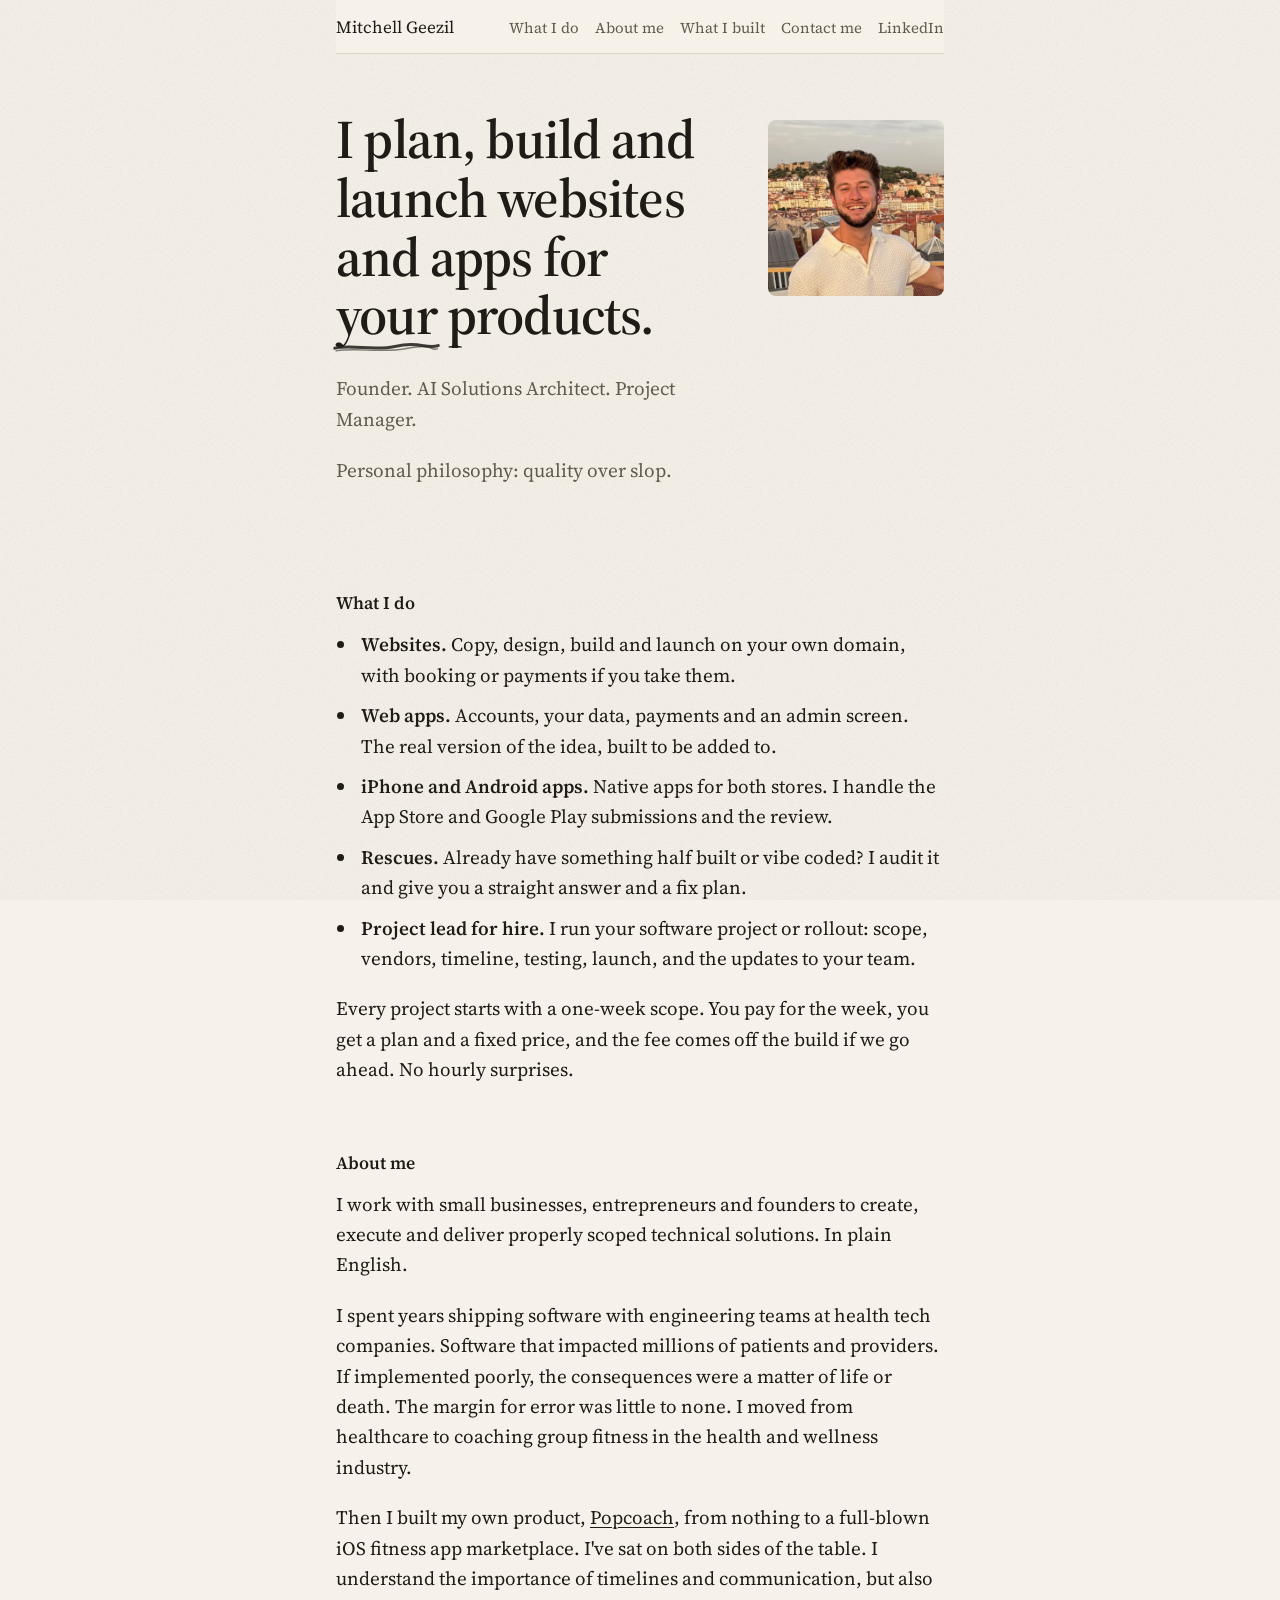
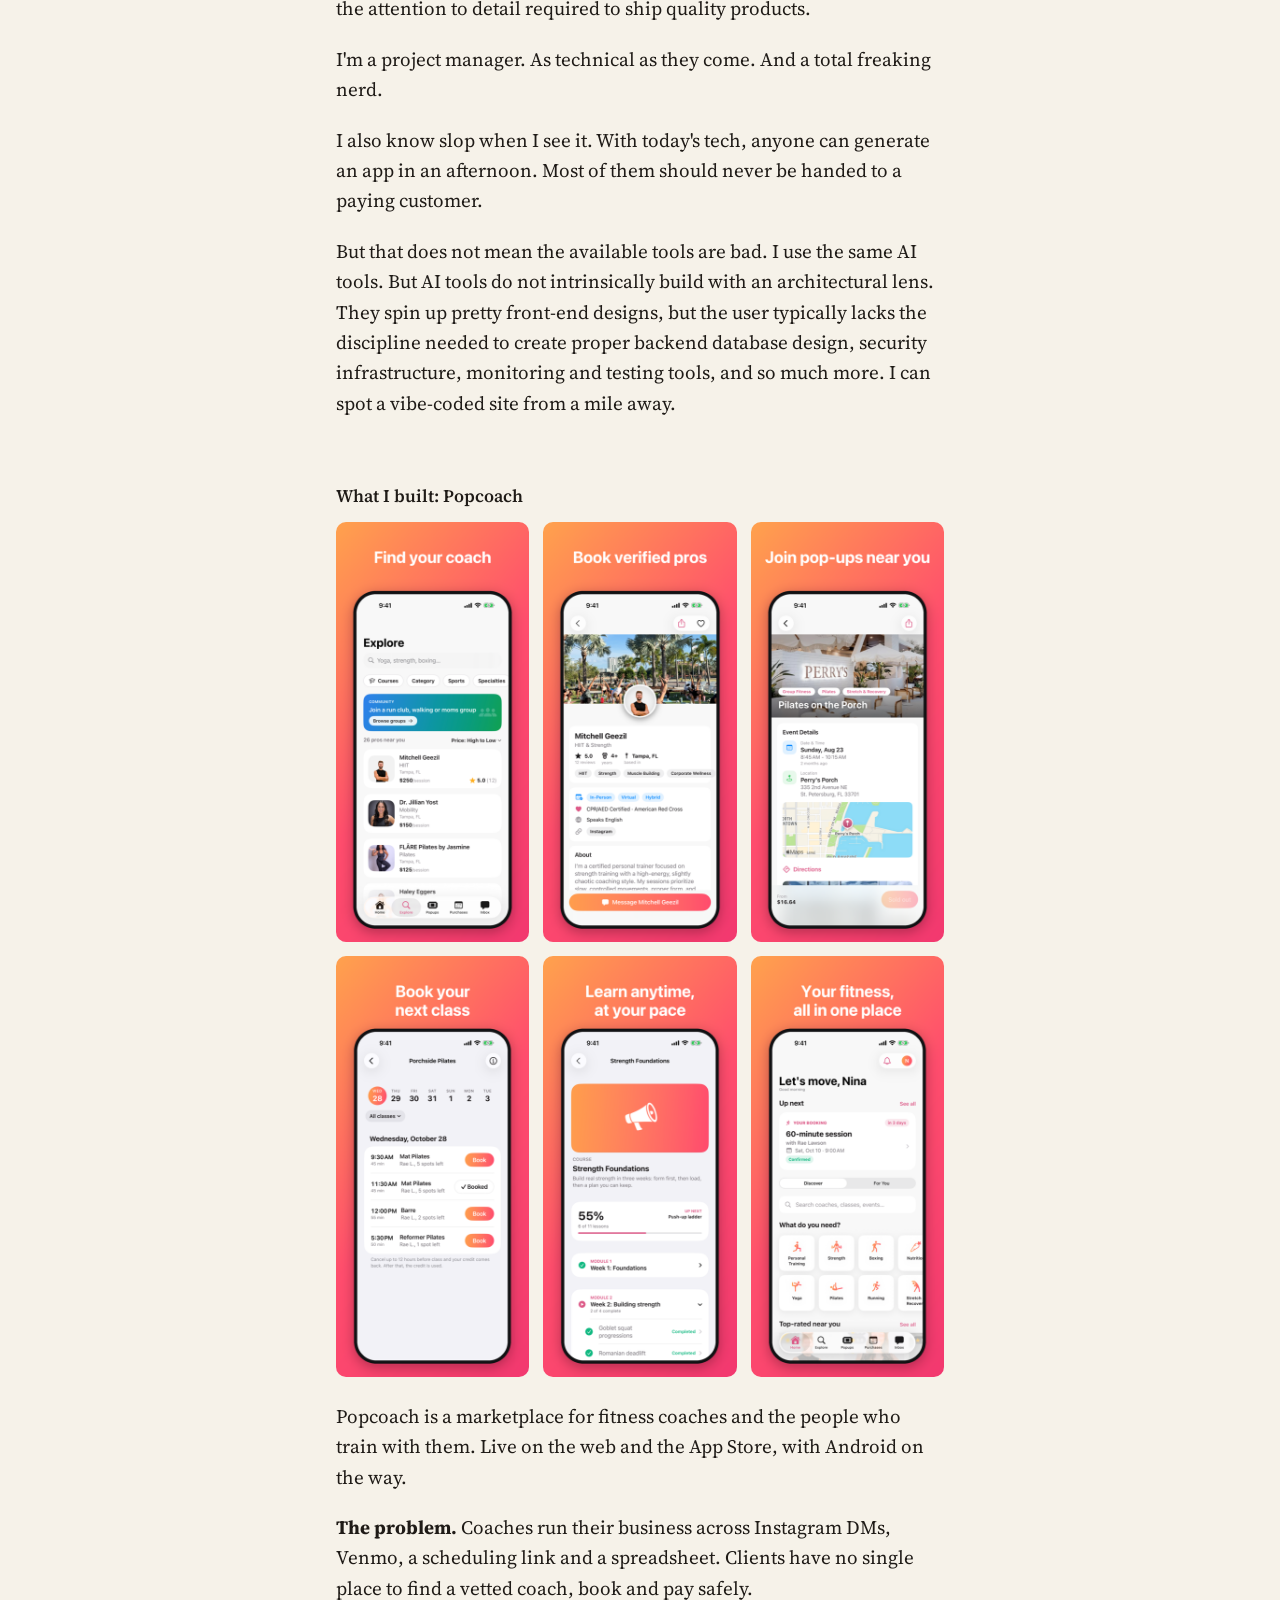
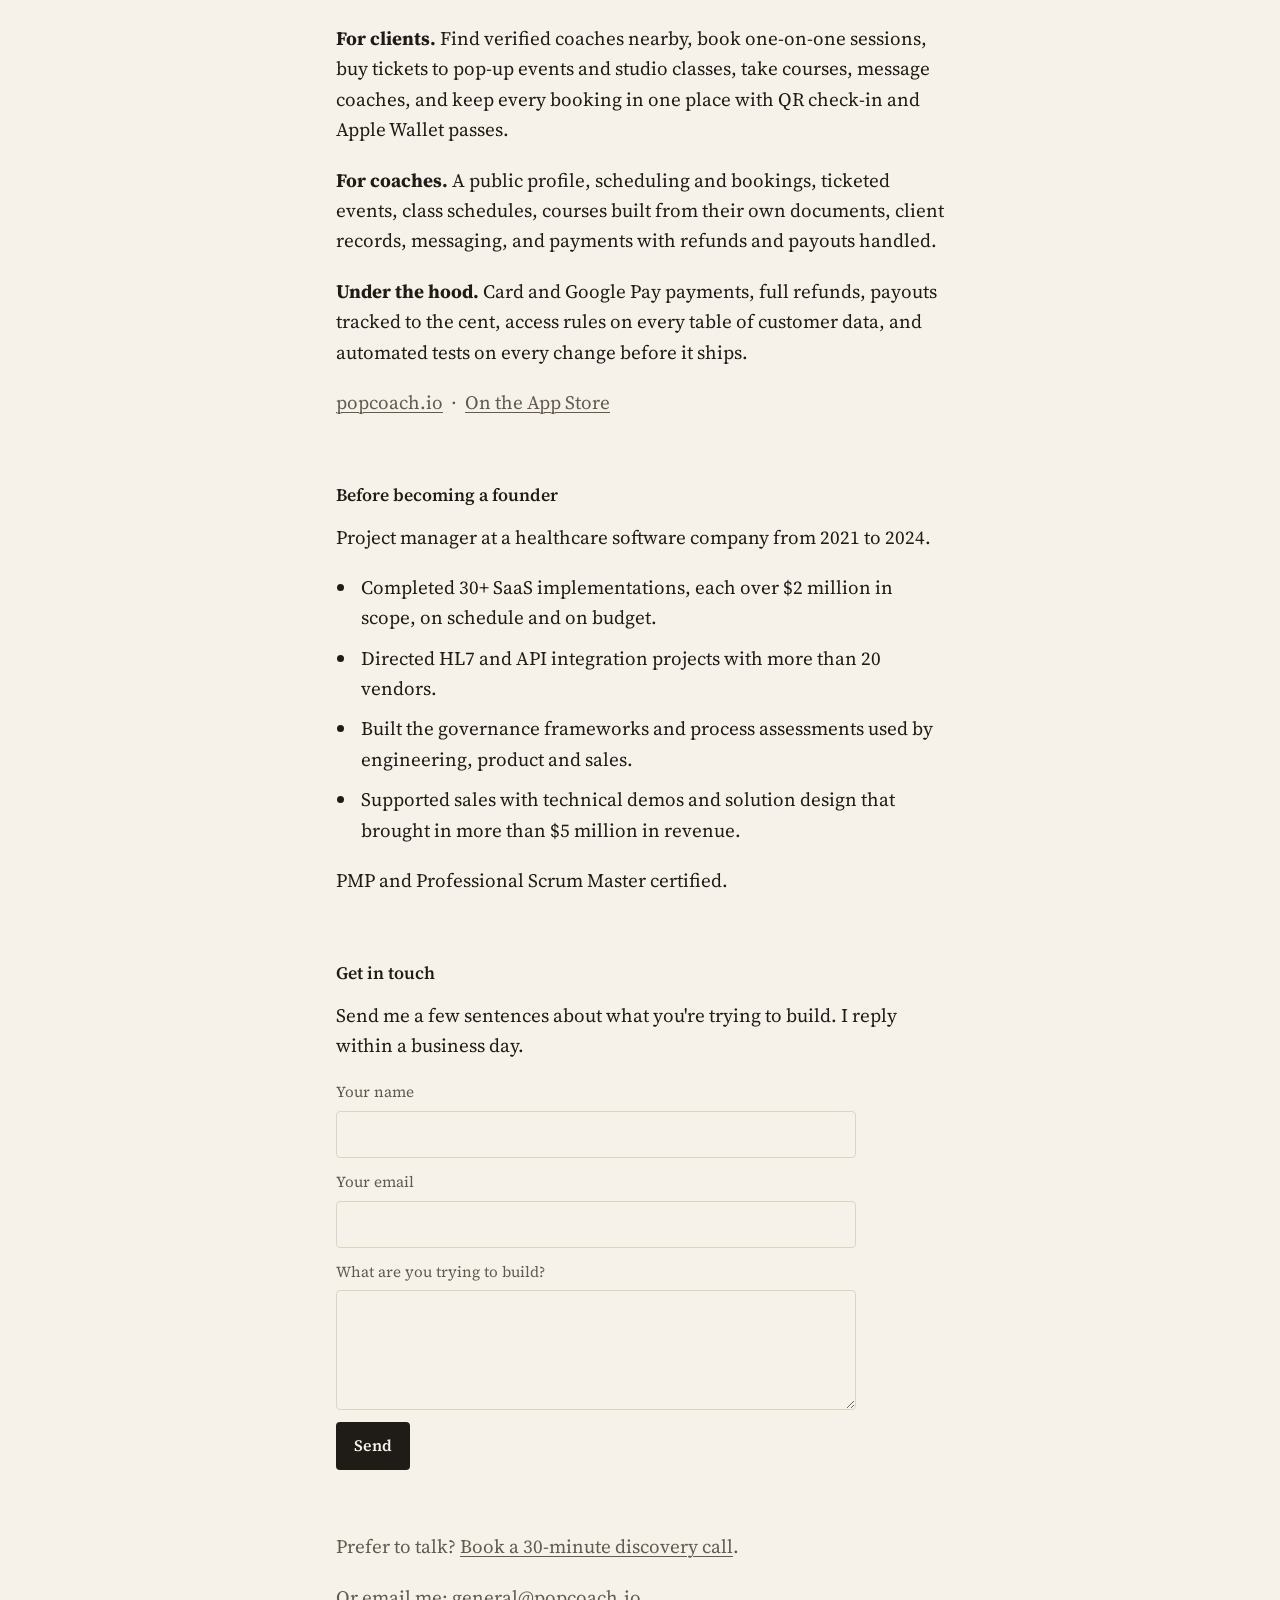
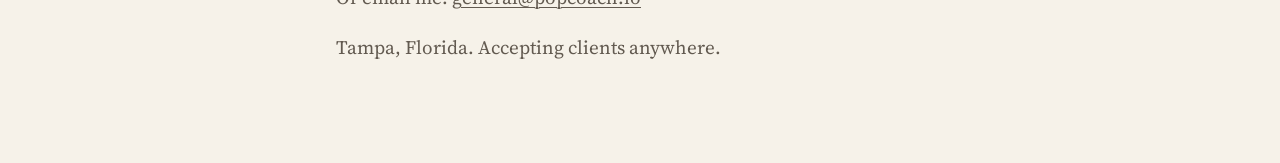
==== index.html @ cbef1bf6 "Mitchell Geezil consulting site Co-Authored-By: Claude Fable 5.1 <noreply@anthropic.com>" ====
<!doctype html>
<html lang="en">
<head>
<meta charset="utf-8">
<meta name="viewport" content="width=device-width, initial-scale=1, viewport-fit=cover">
<meta name="description" content="Mitchell Geezil plans, builds and launches websites and apps. Quality over slop.">
<meta property="og:title" content="Mitchell Geezil">
<meta property="og:description" content="I plan, build and launch websites and apps for your products. Founder. AI Solutions Architect. Project Manager.">
<meta property="og:image" content="https://mitchellgeezil.com/img/mitchell.jpg">
<meta property="og:url" content="https://mitchellgeezil.com/">
<meta property="og:type" content="website">
<meta name="twitter:card" content="summary">
<link rel="icon" href="data:image/svg+xml,%3Csvg xmlns='http://www.w3.org/2000/svg' viewBox='0 0 64 64'%3E%3Crect width='64' height='64' rx='12' fill='%231F1B17'/%3E%3Ctext x='32' y='43' text-anchor='middle' font-family='Georgia,serif' font-size='30' font-weight='600' fill='%23F6F2E9'%3EMG%3C/text%3E%3C/svg%3E">
<link rel="apple-touch-icon" href="/img/mitchell.jpg">
<link rel="canonical" href="https://mitchellgeezil.com/">
<title>Mitchell Geezil</title>
<link rel="preconnect" href="https://fonts.googleapis.com">
<link rel="stylesheet" href="https://fonts.googleapis.com/css2?family=Source+Serif+4:ital,opsz,wght@0,8..60,400;0,8..60,600;1,8..60,400&display=swap">
<style>
/* Layout: one reading column, 640px, set like a letter. One typeface, no labels, no boxes. */
:root{ --bg:#F6F2E9; --fg:#1F1B17; --fg-2:#625A50; --rule:#DCD4C4; --grain:.16; --blend:multiply; --type:"Source Serif 4",Georgia,"Times New Roman",serif }
@media (prefers-color-scheme: dark){ :root:not([data-theme="light"]){ --bg:#1A1714; --fg:#ECE5D8; --fg-2:#A89F90; --rule:#332D27; --grain:.10; --blend:screen; color-scheme:dark } }
:root[data-theme="dark"]{ --bg:#1A1714; --fg:#ECE5D8; --fg-2:#A89F90; --rule:#332D27; --grain:.10; --blend:screen; color-scheme:dark }
@media (prefers-reduced-motion: no-preference){ html{scroll-behavior:smooth} }
*{box-sizing:border-box}
body{margin:0;background:var(--bg);color:var(--fg);font-family:var(--type);font-size:19px;line-height:1.6;-webkit-font-smoothing:antialiased}
body::after{content:"";position:fixed;inset:0;pointer-events:none;z-index:0;background-image:url("data:image/svg+xml,%3Csvg xmlns='http://www.w3.org/2000/svg' width='320' height='320'%3E%3Cfilter id='n'%3E%3CfeTurbulence type='fractalNoise' baseFrequency='0.85' numOctaves='3' stitchTiles='stitch'/%3E%3CfeColorMatrix type='saturate' values='0'/%3E%3C/filter%3E%3Crect width='100%25' height='100%25' filter='url(%23n)'/%3E%3C/svg%3E");background-size:320px 320px;opacity:var(--grain);mix-blend-mode:var(--blend)}
.page{position:relative;z-index:1}
.page{max-width:640px;margin:0 auto;padding-block:0 80px;padding-left:max(16px,env(safe-area-inset-left,0px));padding-right:max(16px,env(safe-area-inset-right,0px))}
.name{font-size:17px;margin:0 0 56px;display:flex;justify-content:space-between;align-items:center;gap:12px 16px;flex-wrap:wrap;position:sticky;top:env(safe-area-inset-top,0px);z-index:3;background:var(--bg);padding:14px 0 12px;border-bottom:1px solid var(--rule)}
h2{scroll-margin-top:72px}
.name a{color:var(--fg-2);text-decoration:none}
.name a.me{color:var(--fg)}
.name .links{display:flex;gap:16px;flex-wrap:wrap;font-size:15px}
.name a:hover{color:var(--fg)}
h1{font-size:clamp(2.4rem,7vw,3.4rem);font-weight:600;line-height:1.08;margin:0 0 28px;letter-spacing:-0.015em;text-wrap:balance}
h2{font-size:1.1rem;font-weight:600;margin:64px 0 12px}
.hero{display:grid;grid-template-columns:minmax(0,1fr) 176px;gap:28px;align-items:start}
.hero-text{min-width:0}
.portrait{width:176px;height:176px;max-width:100%;object-fit:cover;border-radius:8px;margin-top:10px;justify-self:end}
@media (max-width:560px){ .hero{grid-template-columns:1fr} .portrait{order:-1;width:120px;height:120px;justify-self:start;margin:0 0 8px} }
.pencil{position:relative;white-space:nowrap}
.pencil::after{content:"";position:absolute;left:-3%;right:-3%;bottom:-0.04em;height:0.26em;background:currentColor;-webkit-mask:url("data:image/svg+xml,%3Csvg xmlns='http://www.w3.org/2000/svg' viewBox='0 0 200 24' preserveAspectRatio='none'%3E%3Cpath d='M3 13 C 40 7, 75 18, 118 10 S 175 15, 197 9' fill='none' stroke='%23000' stroke-width='4.5' stroke-linecap='round' opacity='0.85'/%3E%3Cpath d='M6 17 C 50 12, 90 21, 140 13 S 180 18, 195 14' fill='none' stroke='%23000' stroke-width='2.2' stroke-linecap='round' opacity='0.55'/%3E%3C/svg%3E") no-repeat center/100% 100%;mask:url("data:image/svg+xml,%3Csvg xmlns='http://www.w3.org/2000/svg' viewBox='0 0 200 24' preserveAspectRatio='none'%3E%3Cpath d='M3 13 C 40 7, 75 18, 118 10 S 175 15, 197 9' fill='none' stroke='%23000' stroke-width='4.5' stroke-linecap='round' opacity='0.85'/%3E%3Cpath d='M6 17 C 50 12, 90 21, 140 13 S 180 18, 195 14' fill='none' stroke='%23000' stroke-width='2.2' stroke-linecap='round' opacity='0.55'/%3E%3C/svg%3E") no-repeat center/100% 100%;pointer-events:none}
.lede{font-size:1.2rem;color:var(--fg-2);margin:0 0 20px}
.lede+.lede{margin-bottom:40px}
p{margin:0 0 20px}
a{color:inherit;text-decoration:underline;text-underline-offset:3px;text-decoration-thickness:1px}
a:hover{text-decoration-thickness:2px}
a:focus-visible{outline:2px solid var(--fg);outline-offset:3px}
.shots{display:grid;grid-template-columns:repeat(3,minmax(0,1fr));gap:14px;margin:8px 0 24px}
.shots img{display:block;width:100%;max-width:100%;height:auto;border-radius:10px}
@media (max-width:480px){ .shots{grid-template-columns:repeat(3,minmax(0,1fr));gap:8px} .shots img{border-radius:6px} }
.offers{margin:0 0 20px;padding-left:1.1em;display:grid;gap:10px}
.offers li{padding-left:4px}
.offers strong{font-weight:600}
.form{display:grid;gap:12px;max-width:520px}
.form label{display:grid;gap:6px;font-size:.95rem;color:var(--fg-2)}
.form input,.form textarea{font:inherit;font-size:1rem;color:var(--fg);background:transparent;border:1px solid var(--rule);border-radius:4px;padding:10px 12px;width:100%;box-sizing:border-box}
.form input:focus,.form textarea:focus{outline:2px solid var(--fg);outline-offset:1px;border-color:var(--fg)}
.form textarea{min-height:120px;resize:vertical}
.btn{font:inherit;font-size:1rem;font-weight:600;color:var(--bg);background:var(--fg);border:0;border-radius:4px;padding:11px 18px;cursor:pointer;justify-self:start}
.btn:hover{opacity:.9}
.btn:focus-visible{outline:2px solid var(--fg);outline-offset:3px}
.note{font-size:.95rem;color:var(--fg-2);margin:8px 0 0;min-height:1.4em}
.hp{position:absolute;left:-9999px;width:1px;height:1px;overflow:hidden}
.quiet{color:var(--fg-2)}
.email{font-size:1.25rem}
</style>
</head>
<body>

<div class="page">
  <nav class="name"><a class="me" href="https://www.linkedin.com/in/mitchellgeezil/" target="_blank" rel="noopener">Mitchell Geezil</a><span class="links"><a href="#what-i-do">What I do</a><a href="#about">About me</a><a href="#built">What I built</a><a href="#contact">Contact me</a><a href="https://www.linkedin.com/in/mitchellgeezil/" target="_blank" rel="noopener">LinkedIn</a></span></nav>

  <div class="hero">
    <div class="hero-text">
      <h1>I plan, build and launch websites and apps for <span class="pencil">your</span> products.</h1>
      <p class="lede">Founder. AI Solutions Architect. Project Manager.</p>
      <p class="lede">Personal philosophy: quality over slop.</p>
    </div>
    <img class="portrait" src="img/mitchell.jpg" alt="Mitchell Geezil" width="400" height="400">
  </div>

  <h2 id="what-i-do">What I do</h2>
  <ul class="offers">
    <li><strong>Websites.</strong> Copy, design, build and launch on your own domain, with booking or payments if you take them.</li>
    <li><strong>Web apps.</strong> Accounts, your data, payments and an admin screen. The real version of the idea, built to be added to.</li>
    <li><strong>iPhone and Android apps.</strong> Native apps for both stores. I handle the App Store and Google Play submissions and the review.</li>
    <li><strong>Rescues.</strong> Already have something half built or vibe coded? I audit it and give you a straight answer and a fix plan.</li>
    <li><strong>Project lead for hire.</strong> I run your software project or rollout: scope, vendors, timeline, testing, launch, and the updates to your team.</li>
  </ul>
  <p>Every project starts with a one-week scope. You pay for the week, you get a plan and a fixed price, and the fee comes off the build if we go ahead. No hourly surprises.</p>

  <h2 id="about">About me</h2>
  <p>I work with small businesses, entrepreneurs and founders to create, execute and deliver properly scoped technical solutions. In plain English.</p>

  <p>I spent years shipping software with engineering teams at health tech companies. Software that impacted millions of patients and providers. If implemented poorly, the consequences were a matter of life or death. The margin for error was little to none. I moved from healthcare to coaching group fitness in the health and wellness industry.</p>

  <p>Then I built my own product, <a href="https://popcoach.io" target="_blank" rel="noopener">Popcoach</a>, from nothing to a full-blown iOS fitness app marketplace. I've sat on both sides of the table. I understand the importance of timelines and communication, but also the attention to detail required to ship quality products.</p>

  <p>I'm a project manager. As technical as they come. And a total freaking nerd.</p>

  <p>I also know slop when I see it. With today's tech, anyone can generate an app in an afternoon. Most of them should never be handed to a paying customer.</p>

  <p>But that does not mean the available tools are bad. I use the same AI tools. But AI tools do not intrinsically build with an architectural lens. They spin up pretty front-end designs, but the user typically lacks the discipline needed to create proper backend database design, security infrastructure, monitoring and testing tools, and so much more. I can spot a vibe-coded site from a mile away.</p>


  <h2 id="built">What I built: Popcoach</h2>
  <div class="shots">
    <img src="img/appstore-find-your-coach.png" alt="Popcoach App Store screenshot: Find your coach" width="414" height="900">
    <img src="img/appstore-verified-pros.png" alt="Popcoach App Store screenshot: Book verified pros" width="414" height="900">
    <img src="img/appstore-popups.png" alt="Popcoach App Store screenshot: Join pop-ups near you" width="414" height="900">
    <img src="img/appstore-next-class.png" alt="Popcoach App Store screenshot: Book your next class" width="414" height="900">
    <img src="img/appstore-learn.png" alt="Popcoach App Store screenshot: Learn anytime, at your pace" width="414" height="900">
    <img src="img/appstore-all-in-one.png" alt="Popcoach App Store screenshot: Your fitness, all in one place" width="414" height="900">
  </div>
  <p>Popcoach is a marketplace for fitness coaches and the people who train with them. Live on the web and the App Store, with Android on the way.</p>
  <p><strong>The problem.</strong> Coaches run their business across Instagram DMs, Venmo, a scheduling link and a spreadsheet. Clients have no single place to find a vetted coach, book and pay safely.</p>
  <p><strong>For clients.</strong> Find verified coaches nearby, book one-on-one sessions, buy tickets to pop-up events and studio classes, take courses, message coaches, and keep every booking in one place with QR check-in and Apple Wallet passes.</p>
  <p><strong>For coaches.</strong> A public profile, scheduling and bookings, ticketed events, class schedules, courses built from their own documents, client records, messaging, and payments with refunds and payouts handled.</p>
  <p><strong>Under the hood.</strong> Card and Google Pay payments, full refunds, payouts tracked to the cent, access rules on every table of customer data, and automated tests on every change before it ships.</p>
  <p class="quiet"><a href="https://popcoach.io" target="_blank" rel="noopener">popcoach.io</a> &nbsp;·&nbsp; <a href="https://apps.apple.com/app/id6759814275" target="_blank" rel="noopener">On the App Store</a></p>

  <h2>Before becoming a founder</h2>
  <p>Project manager at a healthcare software company from 2021 to 2024.</p>
  <ul class="offers">
    <li>Completed 30+ SaaS implementations, each over $2 million in scope, on schedule and on budget.</li>
    <li>Directed HL7 and API integration projects with more than 20 vendors.</li>
    <li>Built the governance frameworks and process assessments used by engineering, product and sales.</li>
    <li>Supported sales with technical demos and solution design that brought in more than $5 million in revenue.</li>
  </ul>
  <p>PMP and Professional Scrum Master certified.</p>

  <h2 id="contact">Get in touch</h2>
  <p>Send me a few sentences about what you're trying to build. I reply within a business day.</p>
  <form class="form" id="contact-form">
    <label>Your name<input id="c-name" name="name" type="text" autocomplete="name" required></label>
    <label>Your email<input id="c-email" name="email" type="email" autocomplete="email" required></label>
    <label>What are you trying to build?<textarea id="c-msg" name="message" required></textarea></label>
    <input class="hp" type="text" name="botcheck" tabindex="-1" autocomplete="off" aria-hidden="true">
    <button class="btn" type="submit">Send</button>
    <p class="note" id="c-note"></p>
  </form>
  <p class="quiet" style="margin-top:20px">Prefer to talk? <a href="https://calendly.com/general-popcoach/30min" target="_blank" rel="noopener">Book a 30-minute discovery call</a>.</p>
  <p class="quiet">Or email me: <a href="mailto:general@popcoach.io">general@popcoach.io</a></p>
  <p class="quiet">Tampa, Florida. Accepting clients anywhere.</p>
</div>

<script>
(function(){
  var DEMO=false;
  var ENDPOINT='https://api.web3forms.com/submit';
  var KEY='13eb37f2-8918-4884-9c1f-0d92246da443';
  function note(t){ document.getElementById('c-note').textContent=t; }
  document.getElementById('contact-form').addEventListener('submit', function(e){
    e.preventDefault();
    var f=e.target; if(!f.reportValidity()) return;
    if(DEMO){ note('Preview only: on the live site this sends your message to Mitchell in the background.'); return; }
    var data=new FormData(f); data.append('access_key', KEY); data.append('subject','Project inquiry from your site');
    note('Sending...');
    fetch(ENDPOINT,{method:'POST',body:data}).then(function(r){ if(!r.ok) throw new Error('bad status'); return r.json(); })
      .then(function(){ f.reset(); note('Sent. I reply within a business day.'); })
      .catch(function(){ note('That did not go through. Please try again in a minute.'); });
  });
})();
</script>
</body>
</html>
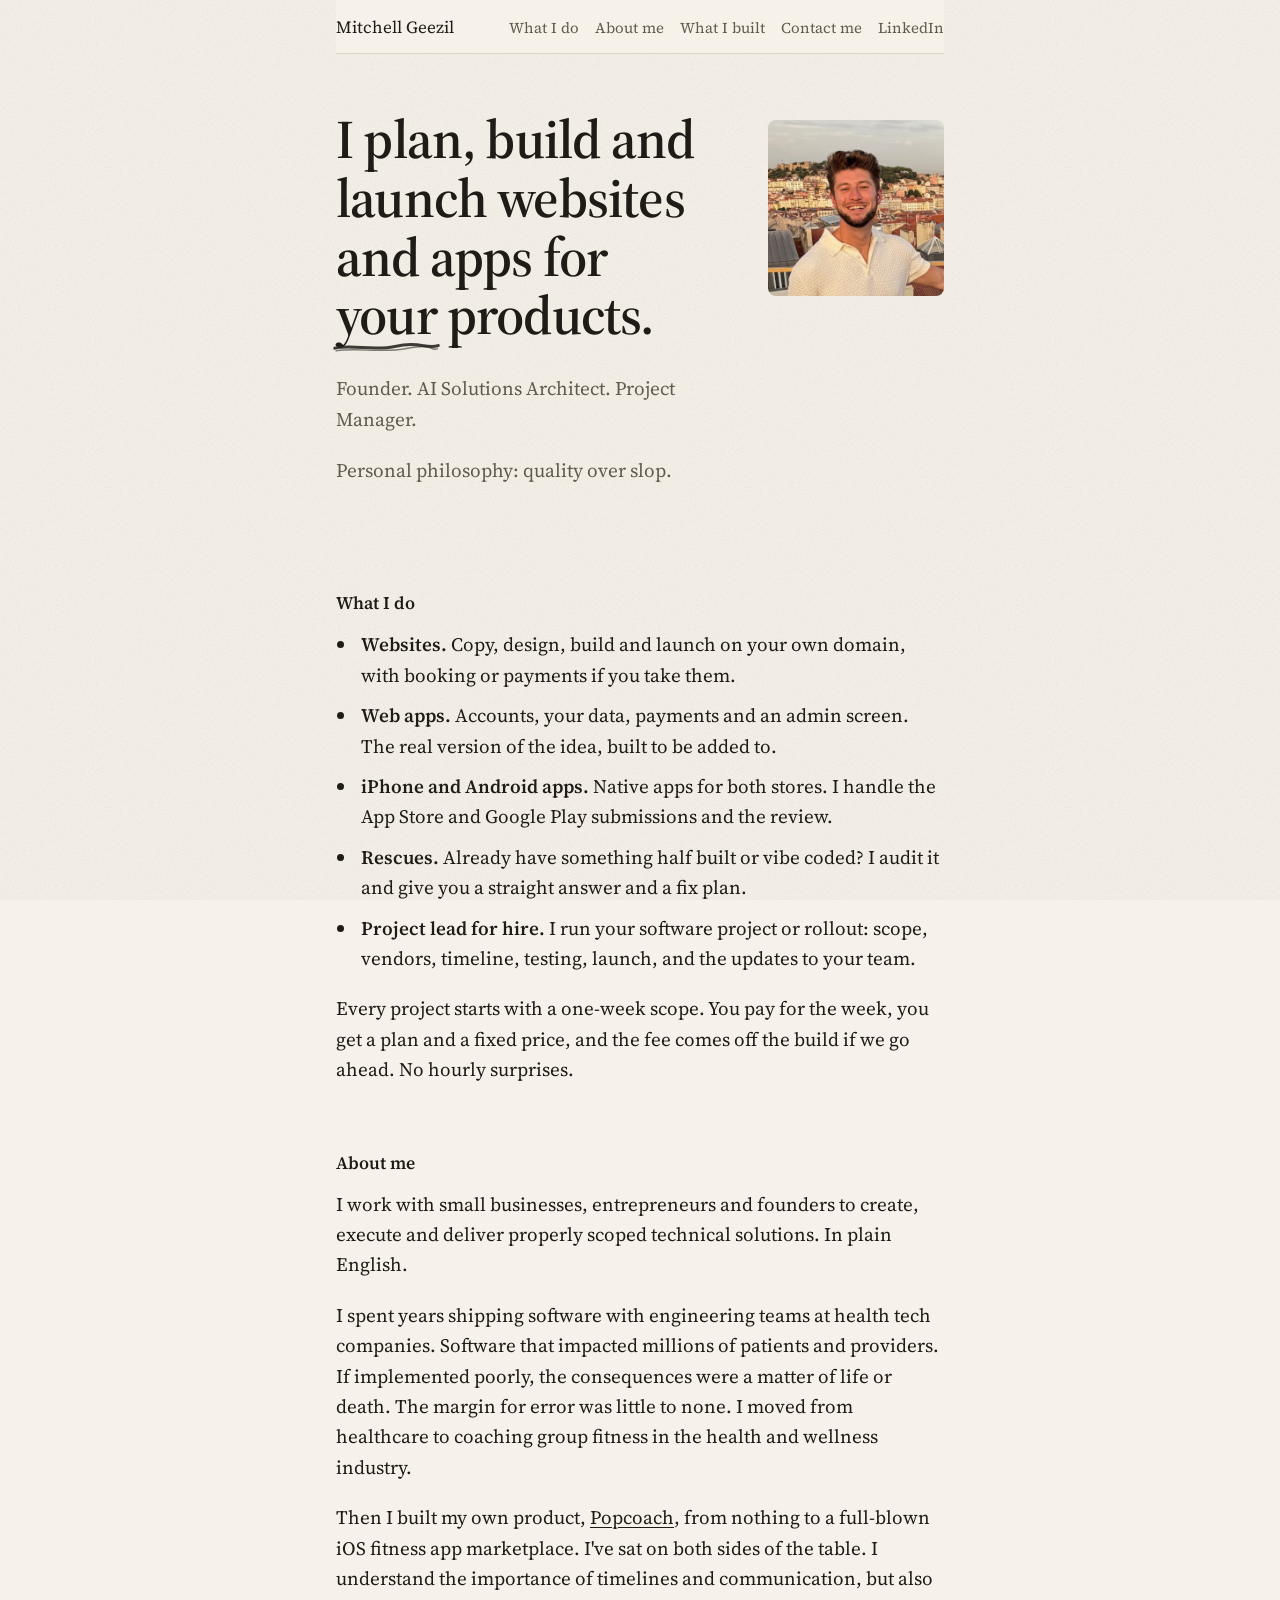
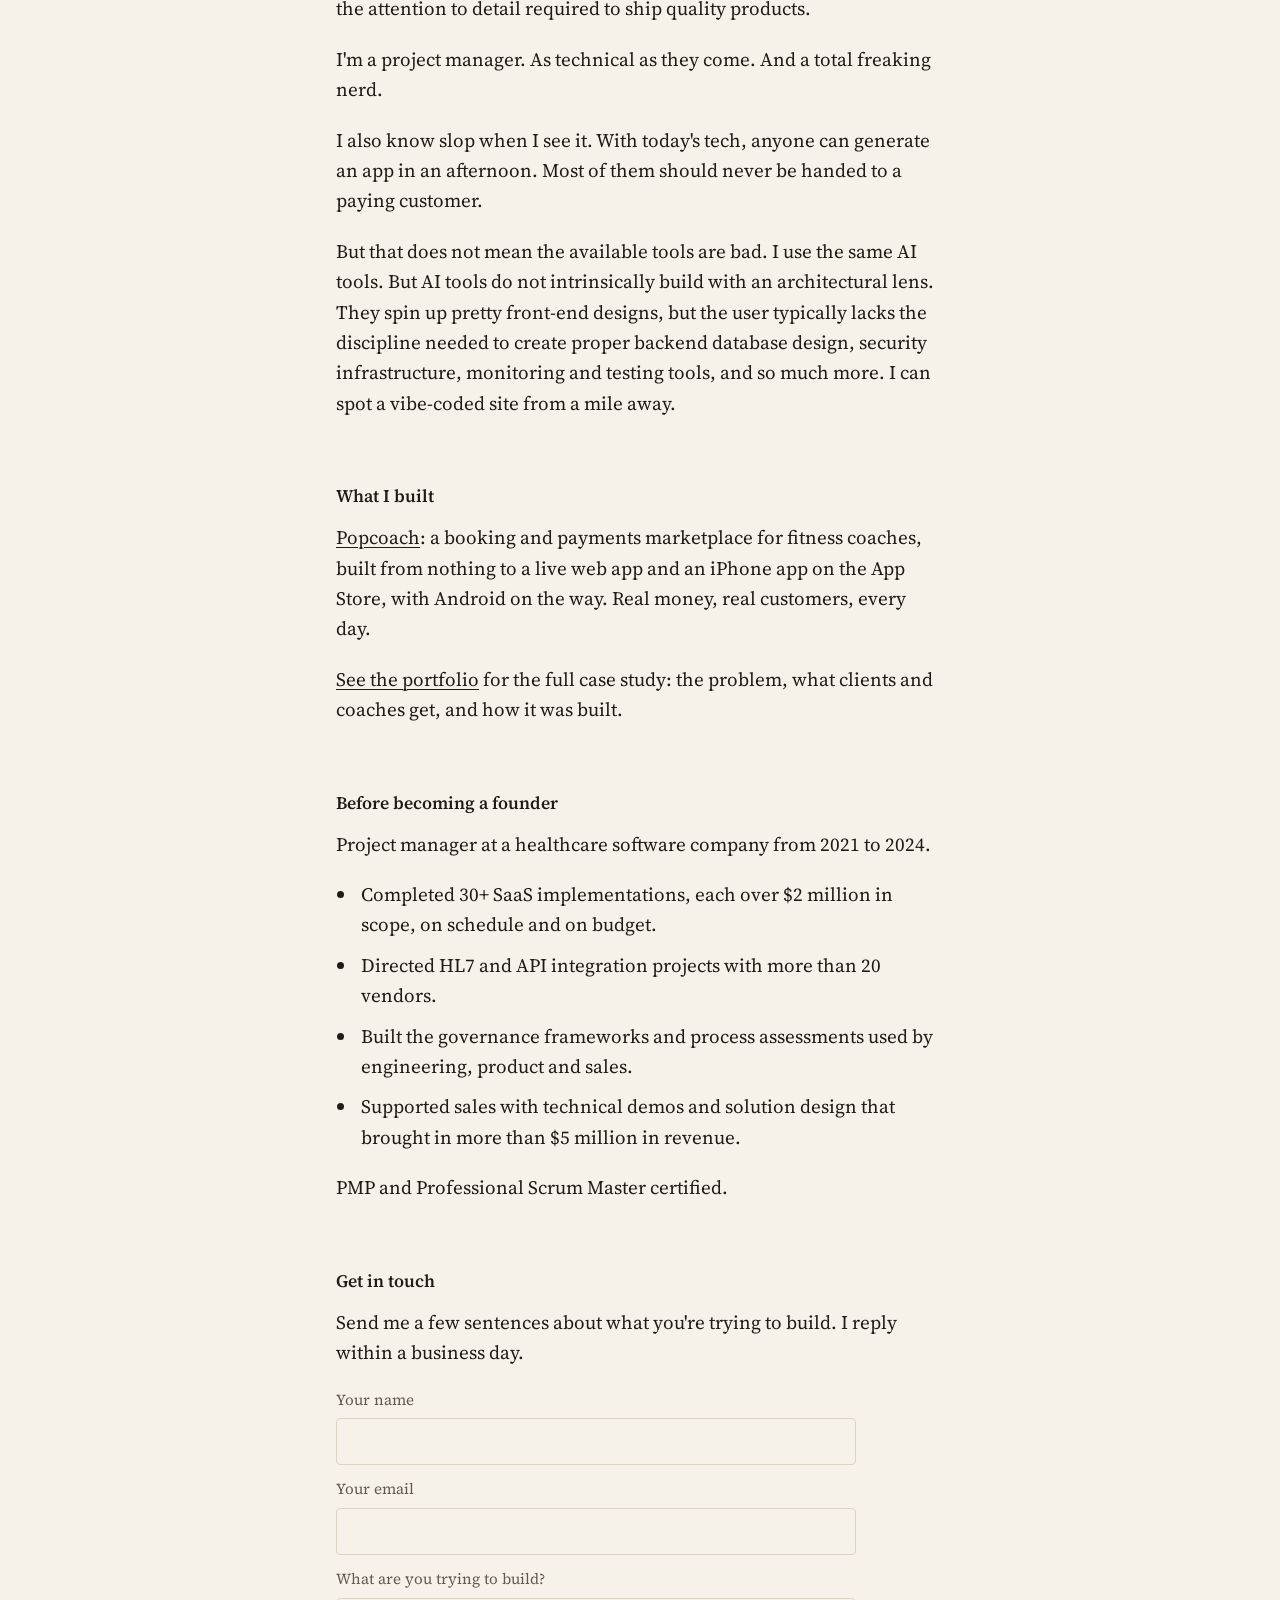
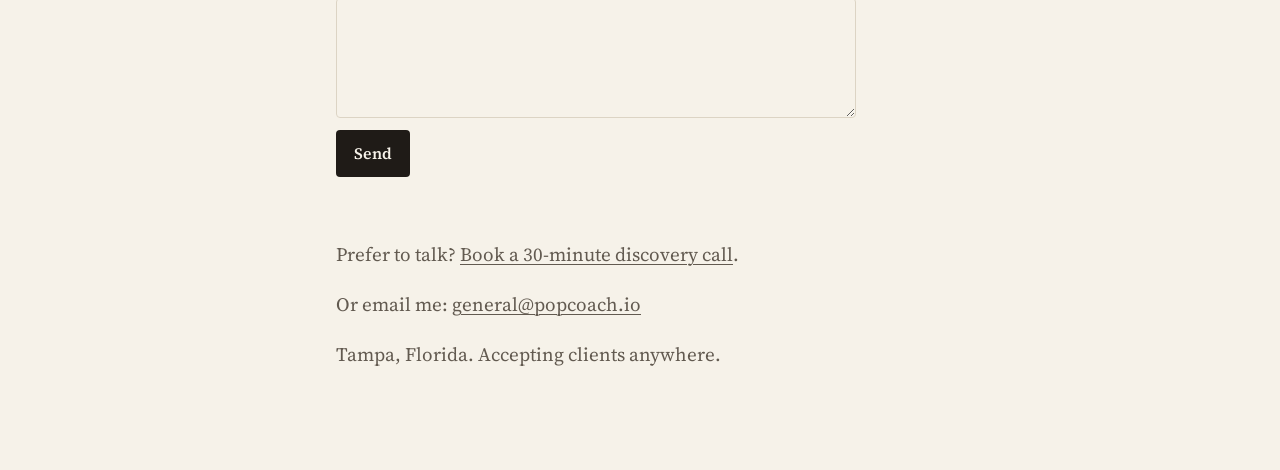
==== commit 5abe35e5: "Add portfolio page with the Popcoach case study; shared stylesheet Co-Authored-By: Claude Fable 5.1 " ====
--- a/index.html
+++ b/index.html
@@ -16,61 +16,12 @@
 <title>Mitchell Geezil</title>
 <link rel="preconnect" href="https://fonts.googleapis.com">
 <link rel="stylesheet" href="https://fonts.googleapis.com/css2?family=Source+Serif+4:ital,opsz,wght@0,8..60,400;0,8..60,600;1,8..60,400&display=swap">
-<style>
-/* Layout: one reading column, 640px, set like a letter. One typeface, no labels, no boxes. */
-:root{ --bg:#F6F2E9; --fg:#1F1B17; --fg-2:#625A50; --rule:#DCD4C4; --grain:.16; --blend:multiply; --type:"Source Serif 4",Georgia,"Times New Roman",serif }
-@media (prefers-color-scheme: dark){ :root:not([data-theme="light"]){ --bg:#1A1714; --fg:#ECE5D8; --fg-2:#A89F90; --rule:#332D27; --grain:.10; --blend:screen; color-scheme:dark } }
-:root[data-theme="dark"]{ --bg:#1A1714; --fg:#ECE5D8; --fg-2:#A89F90; --rule:#332D27; --grain:.10; --blend:screen; color-scheme:dark }
-@media (prefers-reduced-motion: no-preference){ html{scroll-behavior:smooth} }
-*{box-sizing:border-box}
-body{margin:0;background:var(--bg);color:var(--fg);font-family:var(--type);font-size:19px;line-height:1.6;-webkit-font-smoothing:antialiased}
-body::after{content:"";position:fixed;inset:0;pointer-events:none;z-index:0;background-image:url("data:image/svg+xml,%3Csvg xmlns='http://www.w3.org/2000/svg' width='320' height='320'%3E%3Cfilter id='n'%3E%3CfeTurbulence type='fractalNoise' baseFrequency='0.85' numOctaves='3' stitchTiles='stitch'/%3E%3CfeColorMatrix type='saturate' values='0'/%3E%3C/filter%3E%3Crect width='100%25' height='100%25' filter='url(%23n)'/%3E%3C/svg%3E");background-size:320px 320px;opacity:var(--grain);mix-blend-mode:var(--blend)}
-.page{position:relative;z-index:1}
-.page{max-width:640px;margin:0 auto;padding-block:0 80px;padding-left:max(16px,env(safe-area-inset-left,0px));padding-right:max(16px,env(safe-area-inset-right,0px))}
-.name{font-size:17px;margin:0 0 56px;display:flex;justify-content:space-between;align-items:center;gap:12px 16px;flex-wrap:wrap;position:sticky;top:env(safe-area-inset-top,0px);z-index:3;background:var(--bg);padding:14px 0 12px;border-bottom:1px solid var(--rule)}
-h2{scroll-margin-top:72px}
-.name a{color:var(--fg-2);text-decoration:none}
-.name a.me{color:var(--fg)}
-.name .links{display:flex;gap:16px;flex-wrap:wrap;font-size:15px}
-.name a:hover{color:var(--fg)}
-h1{font-size:clamp(2.4rem,7vw,3.4rem);font-weight:600;line-height:1.08;margin:0 0 28px;letter-spacing:-0.015em;text-wrap:balance}
-h2{font-size:1.1rem;font-weight:600;margin:64px 0 12px}
-.hero{display:grid;grid-template-columns:minmax(0,1fr) 176px;gap:28px;align-items:start}
-.hero-text{min-width:0}
-.portrait{width:176px;height:176px;max-width:100%;object-fit:cover;border-radius:8px;margin-top:10px;justify-self:end}
-@media (max-width:560px){ .hero{grid-template-columns:1fr} .portrait{order:-1;width:120px;height:120px;justify-self:start;margin:0 0 8px} }
-.pencil{position:relative;white-space:nowrap}
-.pencil::after{content:"";position:absolute;left:-3%;right:-3%;bottom:-0.04em;height:0.26em;background:currentColor;-webkit-mask:url("data:image/svg+xml,%3Csvg xmlns='http://www.w3.org/2000/svg' viewBox='0 0 200 24' preserveAspectRatio='none'%3E%3Cpath d='M3 13 C 40 7, 75 18, 118 10 S 175 15, 197 9' fill='none' stroke='%23000' stroke-width='4.5' stroke-linecap='round' opacity='0.85'/%3E%3Cpath d='M6 17 C 50 12, 90 21, 140 13 S 180 18, 195 14' fill='none' stroke='%23000' stroke-width='2.2' stroke-linecap='round' opacity='0.55'/%3E%3C/svg%3E") no-repeat center/100% 100%;mask:url("data:image/svg+xml,%3Csvg xmlns='http://www.w3.org/2000/svg' viewBox='0 0 200 24' preserveAspectRatio='none'%3E%3Cpath d='M3 13 C 40 7, 75 18, 118 10 S 175 15, 197 9' fill='none' stroke='%23000' stroke-width='4.5' stroke-linecap='round' opacity='0.85'/%3E%3Cpath d='M6 17 C 50 12, 90 21, 140 13 S 180 18, 195 14' fill='none' stroke='%23000' stroke-width='2.2' stroke-linecap='round' opacity='0.55'/%3E%3C/svg%3E") no-repeat center/100% 100%;pointer-events:none}
-.lede{font-size:1.2rem;color:var(--fg-2);margin:0 0 20px}
-.lede+.lede{margin-bottom:40px}
-p{margin:0 0 20px}
-a{color:inherit;text-decoration:underline;text-underline-offset:3px;text-decoration-thickness:1px}
-a:hover{text-decoration-thickness:2px}
-a:focus-visible{outline:2px solid var(--fg);outline-offset:3px}
-.shots{display:grid;grid-template-columns:repeat(3,minmax(0,1fr));gap:14px;margin:8px 0 24px}
-.shots img{display:block;width:100%;max-width:100%;height:auto;border-radius:10px}
-@media (max-width:480px){ .shots{grid-template-columns:repeat(3,minmax(0,1fr));gap:8px} .shots img{border-radius:6px} }
-.offers{margin:0 0 20px;padding-left:1.1em;display:grid;gap:10px}
-.offers li{padding-left:4px}
-.offers strong{font-weight:600}
-.form{display:grid;gap:12px;max-width:520px}
-.form label{display:grid;gap:6px;font-size:.95rem;color:var(--fg-2)}
-.form input,.form textarea{font:inherit;font-size:1rem;color:var(--fg);background:transparent;border:1px solid var(--rule);border-radius:4px;padding:10px 12px;width:100%;box-sizing:border-box}
-.form input:focus,.form textarea:focus{outline:2px solid var(--fg);outline-offset:1px;border-color:var(--fg)}
-.form textarea{min-height:120px;resize:vertical}
-.btn{font:inherit;font-size:1rem;font-weight:600;color:var(--bg);background:var(--fg);border:0;border-radius:4px;padding:11px 18px;cursor:pointer;justify-self:start}
-.btn:hover{opacity:.9}
-.btn:focus-visible{outline:2px solid var(--fg);outline-offset:3px}
-.note{font-size:.95rem;color:var(--fg-2);margin:8px 0 0;min-height:1.4em}
-.hp{position:absolute;left:-9999px;width:1px;height:1px;overflow:hidden}
-.quiet{color:var(--fg-2)}
-.email{font-size:1.25rem}
-</style>
+<link rel="stylesheet" href="/style.css">
 </head>
 <body>
 
 <div class="page">
-  <nav class="name"><a class="me" href="https://www.linkedin.com/in/mitchellgeezil/" target="_blank" rel="noopener">Mitchell Geezil</a><span class="links"><a href="#what-i-do">What I do</a><a href="#about">About me</a><a href="#built">What I built</a><a href="#contact">Contact me</a><a href="https://www.linkedin.com/in/mitchellgeezil/" target="_blank" rel="noopener">LinkedIn</a></span></nav>
+  <nav class="name"><a class="me" href="https://www.linkedin.com/in/mitchellgeezil/" target="_blank" rel="noopener">Mitchell Geezil</a><span class="links"><a href="#what-i-do">What I do</a><a href="#about">About me</a><a href="/work/">What I built</a><a href="#contact">Contact me</a><a href="https://www.linkedin.com/in/mitchellgeezil/" target="_blank" rel="noopener">LinkedIn</a></span></nav>
 
   <div class="hero">
     <div class="hero-text">
@@ -105,23 +56,11 @@
   <p>But that does not mean the available tools are bad. I use the same AI tools. But AI tools do not intrinsically build with an architectural lens. They spin up pretty front-end designs, but the user typically lacks the discipline needed to create proper backend database design, security infrastructure, monitoring and testing tools, and so much more. I can spot a vibe-coded site from a mile away.</p>
 
 
-  <h2 id="built">What I built: Popcoach</h2>
-  <div class="shots">
-    <img src="img/appstore-find-your-coach.png" alt="Popcoach App Store screenshot: Find your coach" width="414" height="900">
-    <img src="img/appstore-verified-pros.png" alt="Popcoach App Store screenshot: Book verified pros" width="414" height="900">
-    <img src="img/appstore-popups.png" alt="Popcoach App Store screenshot: Join pop-ups near you" width="414" height="900">
-    <img src="img/appstore-next-class.png" alt="Popcoach App Store screenshot: Book your next class" width="414" height="900">
-    <img src="img/appstore-learn.png" alt="Popcoach App Store screenshot: Learn anytime, at your pace" width="414" height="900">
-    <img src="img/appstore-all-in-one.png" alt="Popcoach App Store screenshot: Your fitness, all in one place" width="414" height="900">
-  </div>
-  <p>Popcoach is a marketplace for fitness coaches and the people who train with them. Live on the web and the App Store, with Android on the way.</p>
-  <p><strong>The problem.</strong> Coaches run their business across Instagram DMs, Venmo, a scheduling link and a spreadsheet. Clients have no single place to find a vetted coach, book and pay safely.</p>
-  <p><strong>For clients.</strong> Find verified coaches nearby, book one-on-one sessions, buy tickets to pop-up events and studio classes, take courses, message coaches, and keep every booking in one place with QR check-in and Apple Wallet passes.</p>
-  <p><strong>For coaches.</strong> A public profile, scheduling and bookings, ticketed events, class schedules, courses built from their own documents, client records, messaging, and payments with refunds and payouts handled.</p>
-  <p><strong>Under the hood.</strong> Card and Google Pay payments, full refunds, payouts tracked to the cent, access rules on every table of customer data, and automated tests on every change before it ships.</p>
-  <p class="quiet"><a href="https://popcoach.io" target="_blank" rel="noopener">popcoach.io</a> &nbsp;·&nbsp; <a href="https://apps.apple.com/app/id6759814275" target="_blank" rel="noopener">On the App Store</a></p>
+  <h2 id="built">What I built</h2>
+  <p><a href="/work/#popcoach">Popcoach</a>: a booking and payments marketplace for fitness coaches, built from nothing to a live web app and an iPhone app on the App Store, with Android on the way. Real money, real customers, every day.</p>
+  <p><a href="/work/">See the portfolio</a> for the full case study: the problem, what clients and coaches get, and how it was built.</p>
 
-  <h2>Before becoming a founder</h2>
+  <h2 id="before">Before becoming a founder</h2>
   <p>Project manager at a healthcare software company from 2021 to 2024.</p>
   <ul class="offers">
     <li>Completed 30+ SaaS implementations, each over $2 million in scope, on schedule and on budget.</li>
--- a/style.css
+++ b/style.css
@@ -0,0 +1,48 @@
+/* Layout: one reading column, 640px, set like a letter. One typeface, no labels, no boxes. */
+:root{ --bg:#F6F2E9; --fg:#1F1B17; --fg-2:#625A50; --rule:#DCD4C4; --grain:.16; --blend:multiply; --type:"Source Serif 4",Georgia,"Times New Roman",serif }
+@media (prefers-color-scheme: dark){ :root:not([data-theme="light"]){ --bg:#1A1714; --fg:#ECE5D8; --fg-2:#A89F90; --rule:#332D27; --grain:.10; --blend:screen; color-scheme:dark } }
+:root[data-theme="dark"]{ --bg:#1A1714; --fg:#ECE5D8; --fg-2:#A89F90; --rule:#332D27; --grain:.10; --blend:screen; color-scheme:dark }
+@media (prefers-reduced-motion: no-preference){ html{scroll-behavior:smooth} }
+*{box-sizing:border-box}
+body{margin:0;background:var(--bg);color:var(--fg);font-family:var(--type);font-size:19px;line-height:1.6;-webkit-font-smoothing:antialiased}
+body::after{content:"";position:fixed;inset:0;pointer-events:none;z-index:0;background-image:url("data:image/svg+xml,%3Csvg xmlns='http://www.w3.org/2000/svg' width='320' height='320'%3E%3Cfilter id='n'%3E%3CfeTurbulence type='fractalNoise' baseFrequency='0.85' numOctaves='3' stitchTiles='stitch'/%3E%3CfeColorMatrix type='saturate' values='0'/%3E%3C/filter%3E%3Crect width='100%25' height='100%25' filter='url(%23n)'/%3E%3C/svg%3E");background-size:320px 320px;opacity:var(--grain);mix-blend-mode:var(--blend)}
+.page{position:relative;z-index:1}
+.page{max-width:640px;margin:0 auto;padding-block:0 80px;padding-left:max(16px,env(safe-area-inset-left,0px));padding-right:max(16px,env(safe-area-inset-right,0px))}
+.name{font-size:17px;margin:0 0 56px;display:flex;justify-content:space-between;align-items:center;gap:12px 16px;flex-wrap:wrap;position:sticky;top:env(safe-area-inset-top,0px);z-index:3;background:var(--bg);padding:14px 0 12px;border-bottom:1px solid var(--rule)}
+h2{scroll-margin-top:72px}
+.name a{color:var(--fg-2);text-decoration:none}
+.name a.me{color:var(--fg)}
+.name .links{display:flex;gap:16px;flex-wrap:wrap;font-size:15px}
+.name a:hover{color:var(--fg)}
+h1{font-size:clamp(2.4rem,7vw,3.4rem);font-weight:600;line-height:1.08;margin:0 0 28px;letter-spacing:-0.015em;text-wrap:balance}
+h2{font-size:1.1rem;font-weight:600;margin:64px 0 12px}
+.hero{display:grid;grid-template-columns:minmax(0,1fr) 176px;gap:28px;align-items:start}
+.hero-text{min-width:0}
+.portrait{width:176px;height:176px;max-width:100%;object-fit:cover;border-radius:8px;margin-top:10px;justify-self:end}
+@media (max-width:560px){ .hero{grid-template-columns:1fr} .portrait{order:-1;width:120px;height:120px;justify-self:start;margin:0 0 8px} }
+.pencil{position:relative;white-space:nowrap}
+.pencil::after{content:"";position:absolute;left:-3%;right:-3%;bottom:-0.04em;height:0.26em;background:currentColor;-webkit-mask:url("data:image/svg+xml,%3Csvg xmlns='http://www.w3.org/2000/svg' viewBox='0 0 200 24' preserveAspectRatio='none'%3E%3Cpath d='M3 13 C 40 7, 75 18, 118 10 S 175 15, 197 9' fill='none' stroke='%23000' stroke-width='4.5' stroke-linecap='round' opacity='0.85'/%3E%3Cpath d='M6 17 C 50 12, 90 21, 140 13 S 180 18, 195 14' fill='none' stroke='%23000' stroke-width='2.2' stroke-linecap='round' opacity='0.55'/%3E%3C/svg%3E") no-repeat center/100% 100%;mask:url("data:image/svg+xml,%3Csvg xmlns='http://www.w3.org/2000/svg' viewBox='0 0 200 24' preserveAspectRatio='none'%3E%3Cpath d='M3 13 C 40 7, 75 18, 118 10 S 175 15, 197 9' fill='none' stroke='%23000' stroke-width='4.5' stroke-linecap='round' opacity='0.85'/%3E%3Cpath d='M6 17 C 50 12, 90 21, 140 13 S 180 18, 195 14' fill='none' stroke='%23000' stroke-width='2.2' stroke-linecap='round' opacity='0.55'/%3E%3C/svg%3E") no-repeat center/100% 100%;pointer-events:none}
+.lede{font-size:1.2rem;color:var(--fg-2);margin:0 0 20px}
+.lede+.lede{margin-bottom:40px}
+p{margin:0 0 20px}
+a{color:inherit;text-decoration:underline;text-underline-offset:3px;text-decoration-thickness:1px}
+a:hover{text-decoration-thickness:2px}
+a:focus-visible{outline:2px solid var(--fg);outline-offset:3px}
+.shots{display:grid;grid-template-columns:repeat(3,minmax(0,1fr));gap:14px;margin:8px 0 24px}
+.shots img{display:block;width:100%;max-width:100%;height:auto;border-radius:10px}
+@media (max-width:480px){ .shots{grid-template-columns:repeat(3,minmax(0,1fr));gap:8px} .shots img{border-radius:6px} }
+.offers{margin:0 0 20px;padding-left:1.1em;display:grid;gap:10px}
+.offers li{padding-left:4px}
+.offers strong{font-weight:600}
+.form{display:grid;gap:12px;max-width:520px}
+.form label{display:grid;gap:6px;font-size:.95rem;color:var(--fg-2)}
+.form input,.form textarea{font:inherit;font-size:1rem;color:var(--fg);background:transparent;border:1px solid var(--rule);border-radius:4px;padding:10px 12px;width:100%;box-sizing:border-box}
+.form input:focus,.form textarea:focus{outline:2px solid var(--fg);outline-offset:1px;border-color:var(--fg)}
+.form textarea{min-height:120px;resize:vertical}
+.btn{font:inherit;font-size:1rem;font-weight:600;color:var(--bg);background:var(--fg);border:0;border-radius:4px;padding:11px 18px;cursor:pointer;justify-self:start}
+.btn:hover{opacity:.9}
+.btn:focus-visible{outline:2px solid var(--fg);outline-offset:3px}
+.note{font-size:.95rem;color:var(--fg-2);margin:8px 0 0;min-height:1.4em}
+.hp{position:absolute;left:-9999px;width:1px;height:1px;overflow:hidden}
+.quiet{color:var(--fg-2)}
+.email{font-size:1.25rem}
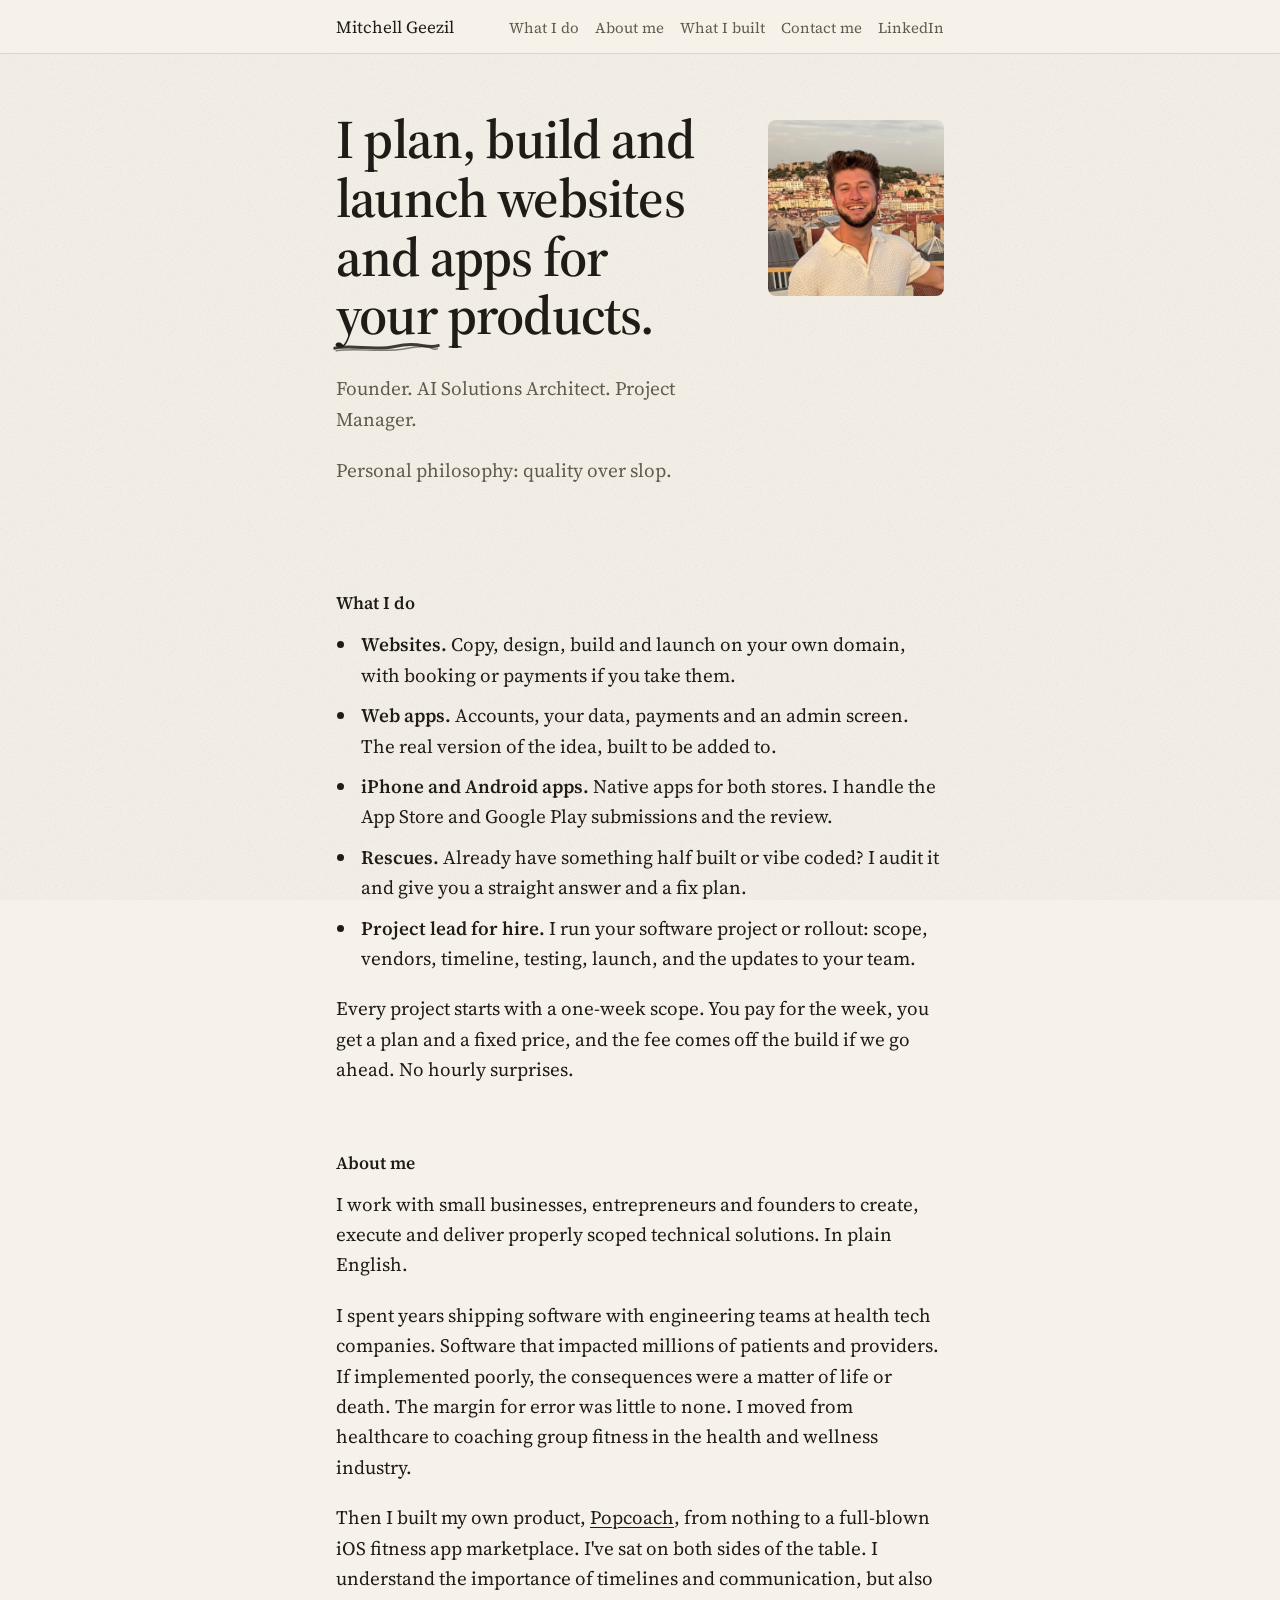
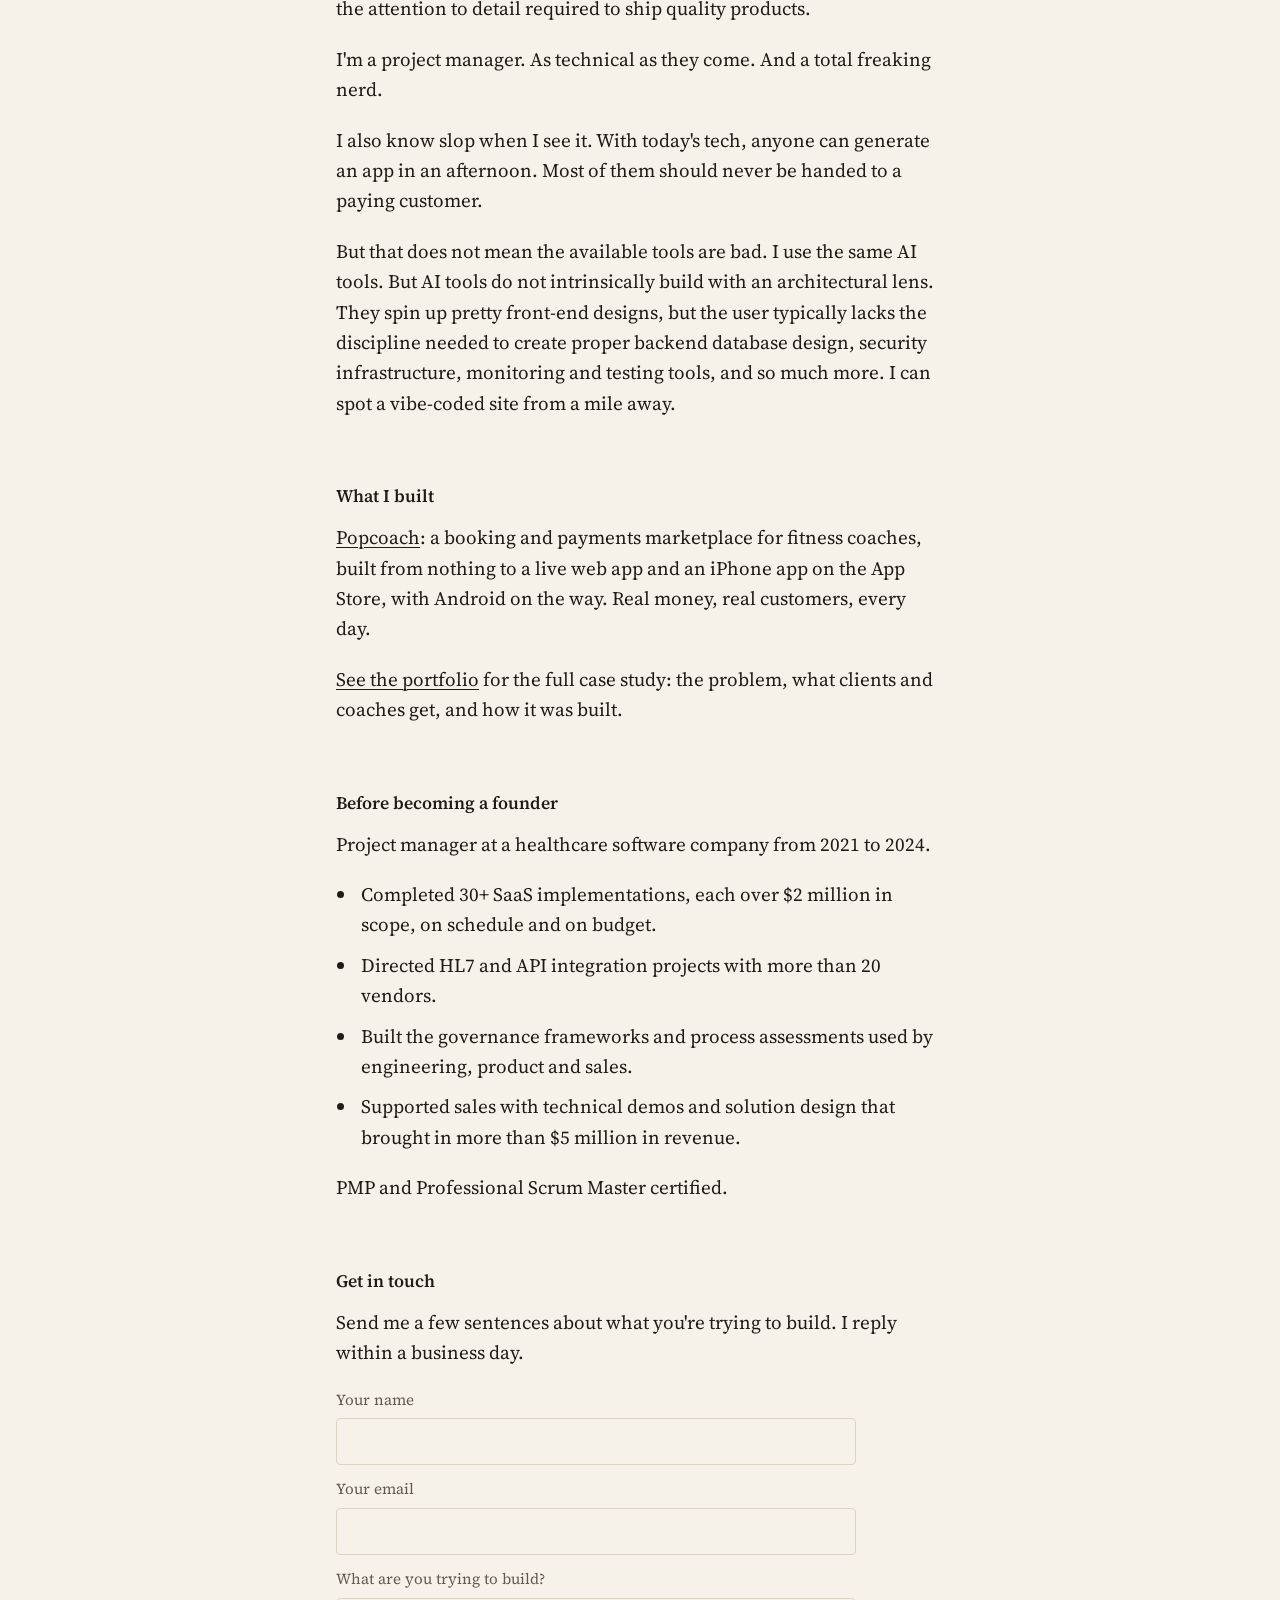
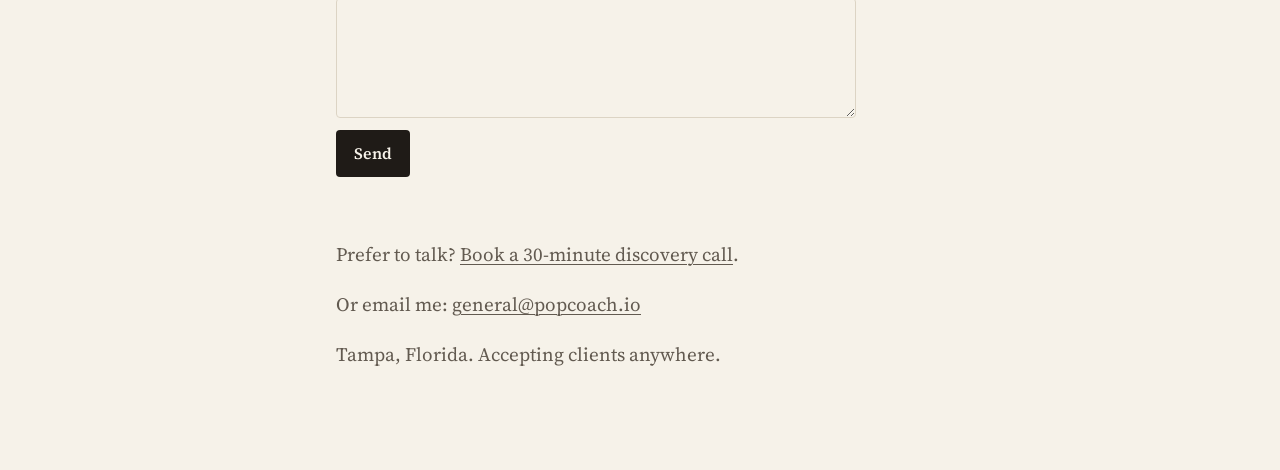
==== commit e8be0502: "Top bar spans the full width Co-Authored-By: Claude Fable 5.1 <noreply@anthropic.com>" ====
--- a/index.html
+++ b/index.html
@@ -20,8 +20,10 @@
 </head>
 <body>
 
+<header class="bar">
+  <nav class="name"><a class="me" href="/">Mitchell Geezil</a><span class="links"><a href="#what-i-do">What I do</a><a href="#about">About me</a><a href="/work/">What I built</a><a href="#contact">Contact me</a><a href="https://www.linkedin.com/in/mitchellgeezil/" target="_blank" rel="noopener">LinkedIn</a></span></nav>
+</header>
 <div class="page">
-  <nav class="name"><a class="me" href="https://www.linkedin.com/in/mitchellgeezil/" target="_blank" rel="noopener">Mitchell Geezil</a><span class="links"><a href="#what-i-do">What I do</a><a href="#about">About me</a><a href="/work/">What I built</a><a href="#contact">Contact me</a><a href="https://www.linkedin.com/in/mitchellgeezil/" target="_blank" rel="noopener">LinkedIn</a></span></nav>
 
   <div class="hero">
     <div class="hero-text">
--- a/style.css
+++ b/style.css
@@ -8,7 +8,8 @@
 body::after{content:"";position:fixed;inset:0;pointer-events:none;z-index:0;background-image:url("data:image/svg+xml,%3Csvg xmlns='http://www.w3.org/2000/svg' width='320' height='320'%3E%3Cfilter id='n'%3E%3CfeTurbulence type='fractalNoise' baseFrequency='0.85' numOctaves='3' stitchTiles='stitch'/%3E%3CfeColorMatrix type='saturate' values='0'/%3E%3C/filter%3E%3Crect width='100%25' height='100%25' filter='url(%23n)'/%3E%3C/svg%3E");background-size:320px 320px;opacity:var(--grain);mix-blend-mode:var(--blend)}
 .page{position:relative;z-index:1}
 .page{max-width:640px;margin:0 auto;padding-block:0 80px;padding-left:max(16px,env(safe-area-inset-left,0px));padding-right:max(16px,env(safe-area-inset-right,0px))}
-.name{font-size:17px;margin:0 0 56px;display:flex;justify-content:space-between;align-items:center;gap:12px 16px;flex-wrap:wrap;position:sticky;top:env(safe-area-inset-top,0px);z-index:3;background:var(--bg);padding:14px 0 12px;border-bottom:1px solid var(--rule)}
+.bar{position:sticky;top:env(safe-area-inset-top,0px);z-index:3;background:var(--bg);border-bottom:1px solid var(--rule);margin:0 0 56px}
+.name{font-size:17px;margin:0 auto;max-width:640px;padding:14px max(16px,env(safe-area-inset-right,0px)) 12px max(16px,env(safe-area-inset-left,0px));display:flex;justify-content:space-between;align-items:center;gap:12px 16px;flex-wrap:wrap}
 h2{scroll-margin-top:72px}
 .name a{color:var(--fg-2);text-decoration:none}
 .name a.me{color:var(--fg)}
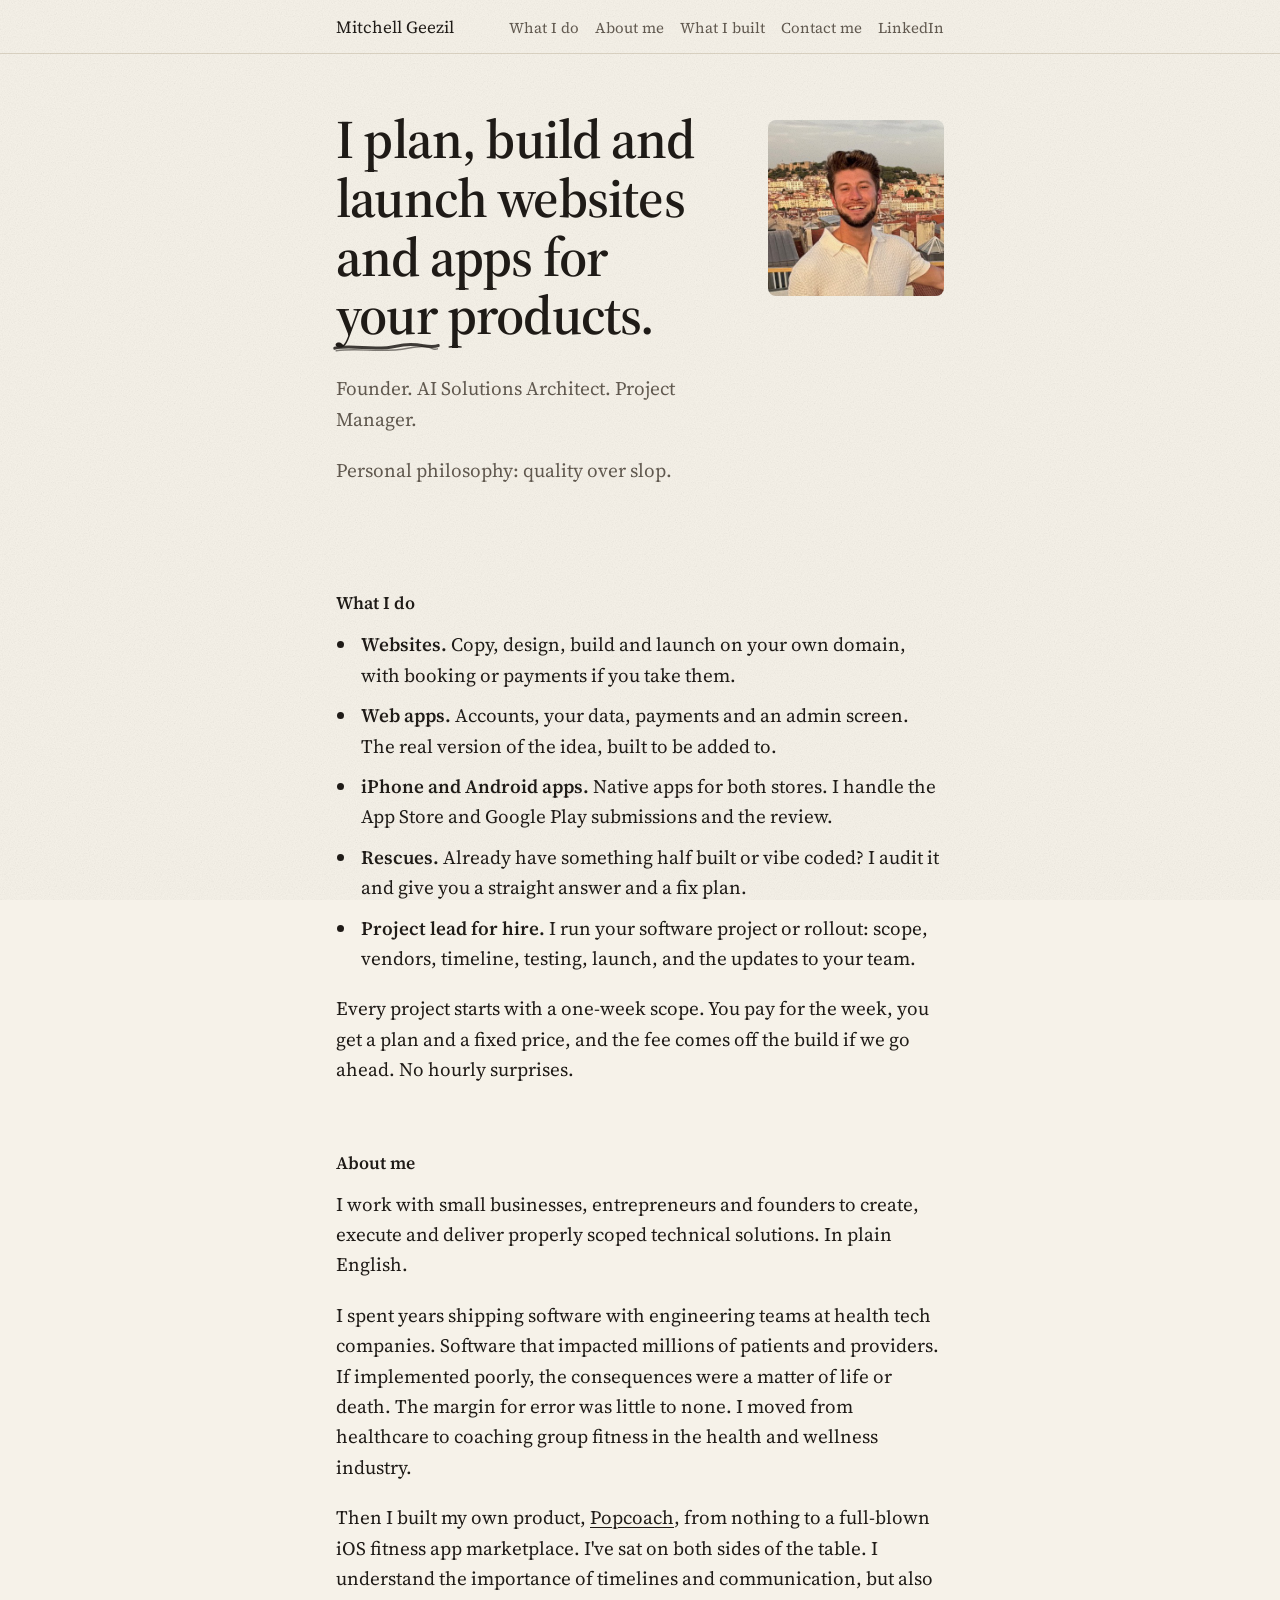
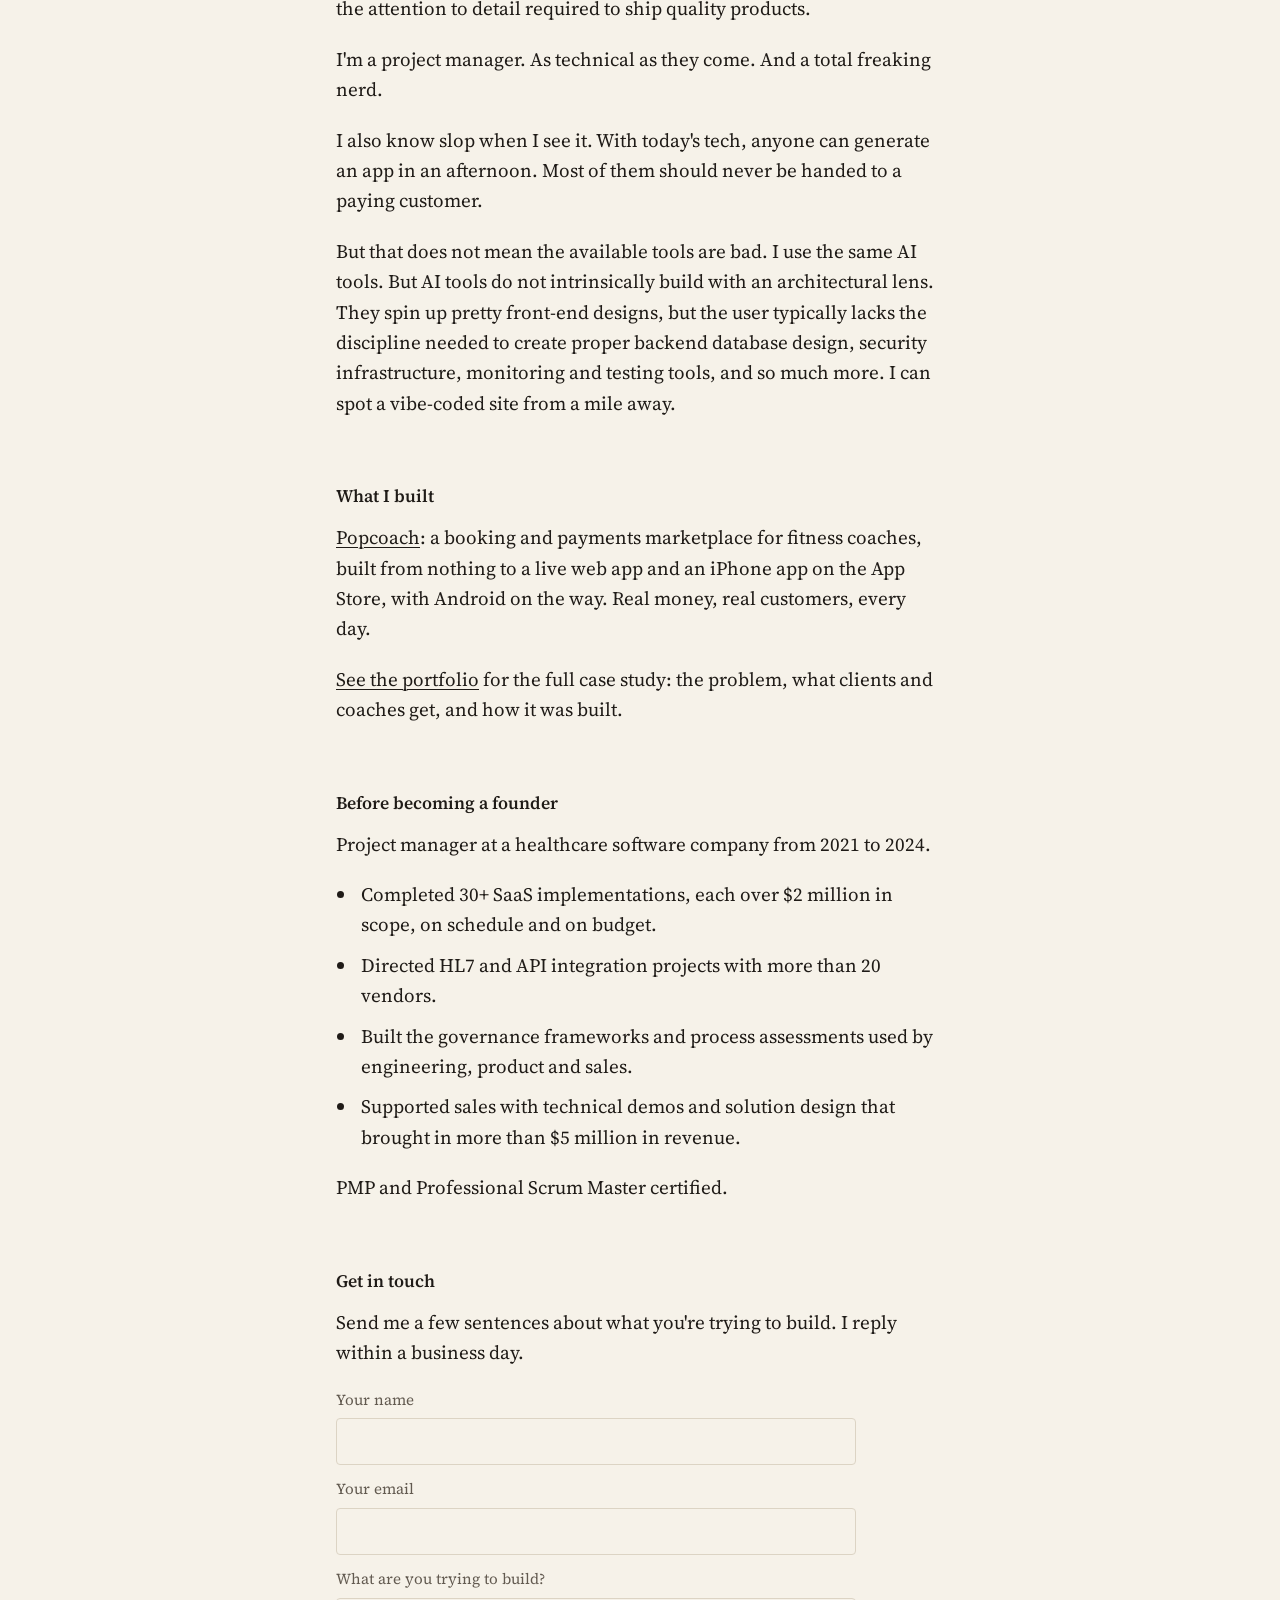
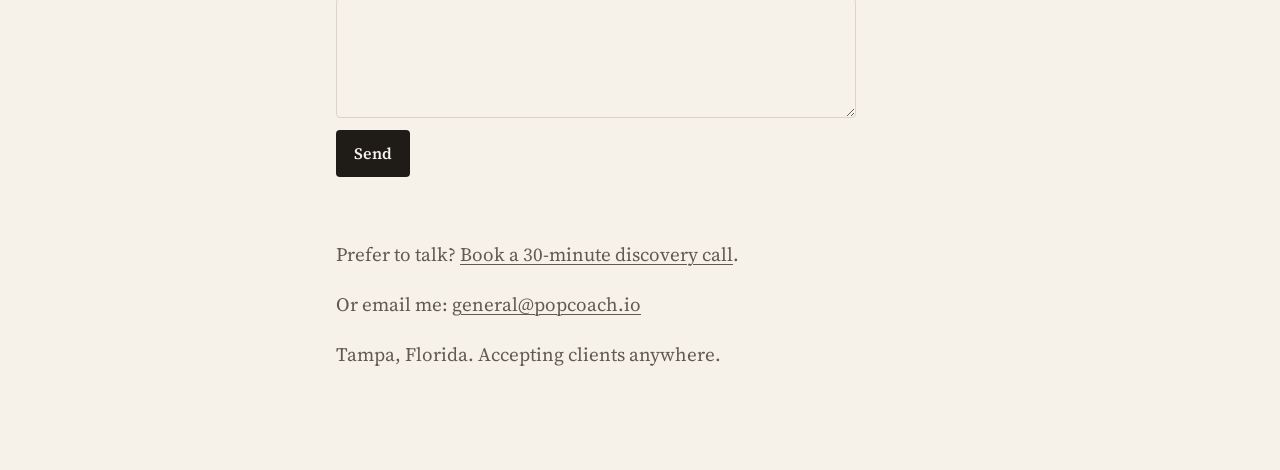
==== commit a5dbca42: "Cache-bust the stylesheet Co-Authored-By: Claude Fable 5.1 <noreply@anthropic.com>" ====
--- a/index.html
+++ b/index.html
@@ -16,7 +16,7 @@
 <title>Mitchell Geezil</title>
 <link rel="preconnect" href="https://fonts.googleapis.com">
 <link rel="stylesheet" href="https://fonts.googleapis.com/css2?family=Source+Serif+4:ital,opsz,wght@0,8..60,400;0,8..60,600;1,8..60,400&display=swap">
-<link rel="stylesheet" href="/style.css">
+<link rel="stylesheet" href="/style.css?v=3">
 </head>
 <body>
 
--- a/style.css
+++ b/style.css
@@ -1,11 +1,11 @@
 /* Layout: one reading column, 640px, set like a letter. One typeface, no labels, no boxes. */
 :root{ --bg:#F6F2E9; --fg:#1F1B17; --fg-2:#625A50; --rule:#DCD4C4; --grain:.16; --blend:multiply; --type:"Source Serif 4",Georgia,"Times New Roman",serif }
-@media (prefers-color-scheme: dark){ :root:not([data-theme="light"]){ --bg:#1A1714; --fg:#ECE5D8; --fg-2:#A89F90; --rule:#332D27; --grain:.10; --blend:screen; color-scheme:dark } }
-:root[data-theme="dark"]{ --bg:#1A1714; --fg:#ECE5D8; --fg-2:#A89F90; --rule:#332D27; --grain:.10; --blend:screen; color-scheme:dark }
+@media (prefers-color-scheme: dark){ :root:not([data-theme="light"]){ --bg:#1C1916; --fg:#EAE3D6; --fg-2:#A89F90; --rule:#36302A; --grain:.05; --blend:screen; color-scheme:dark } }
+:root[data-theme="dark"]{ --bg:#1C1916; --fg:#EAE3D6; --fg-2:#A89F90; --rule:#36302A; --grain:.05; --blend:screen; color-scheme:dark }
 @media (prefers-reduced-motion: no-preference){ html{scroll-behavior:smooth} }
 *{box-sizing:border-box}
 body{margin:0;background:var(--bg);color:var(--fg);font-family:var(--type);font-size:19px;line-height:1.6;-webkit-font-smoothing:antialiased}
-body::after{content:"";position:fixed;inset:0;pointer-events:none;z-index:0;background-image:url("data:image/svg+xml,%3Csvg xmlns='http://www.w3.org/2000/svg' width='320' height='320'%3E%3Cfilter id='n'%3E%3CfeTurbulence type='fractalNoise' baseFrequency='0.85' numOctaves='3' stitchTiles='stitch'/%3E%3CfeColorMatrix type='saturate' values='0'/%3E%3C/filter%3E%3Crect width='100%25' height='100%25' filter='url(%23n)'/%3E%3C/svg%3E");background-size:320px 320px;opacity:var(--grain);mix-blend-mode:var(--blend)}
+body::after{content:"";position:fixed;inset:0;pointer-events:none;z-index:6;background-image:url("data:image/svg+xml,%3Csvg xmlns='http://www.w3.org/2000/svg' width='320' height='320'%3E%3Cfilter id='n'%3E%3CfeTurbulence type='fractalNoise' baseFrequency='0.85' numOctaves='3' stitchTiles='stitch'/%3E%3CfeColorMatrix type='saturate' values='0'/%3E%3C/filter%3E%3Crect width='100%25' height='100%25' filter='url(%23n)'/%3E%3C/svg%3E");background-size:320px 320px;opacity:var(--grain);mix-blend-mode:var(--blend)}
 .page{position:relative;z-index:1}
 .page{max-width:640px;margin:0 auto;padding-block:0 80px;padding-left:max(16px,env(safe-area-inset-left,0px));padding-right:max(16px,env(safe-area-inset-right,0px))}
 .bar{position:sticky;top:env(safe-area-inset-top,0px);z-index:3;background:var(--bg);border-bottom:1px solid var(--rule);margin:0 0 56px}
@@ -47,3 +47,11 @@
 .hp{position:absolute;left:-9999px;width:1px;height:1px;overflow:hidden}
 .quiet{color:var(--fg-2)}
 .email{font-size:1.25rem}
+
+@media (max-width:600px){
+  .bar{position:static;margin-bottom:36px}
+  .name{padding-top:12px;padding-bottom:12px;gap:8px 0;flex-direction:column;align-items:flex-start}
+  .name a.me{font-size:17px}
+  .name .links{flex-wrap:wrap;gap:6px 16px;font-size:15px;width:100%}
+  h1{font-size:2.3rem}
+}
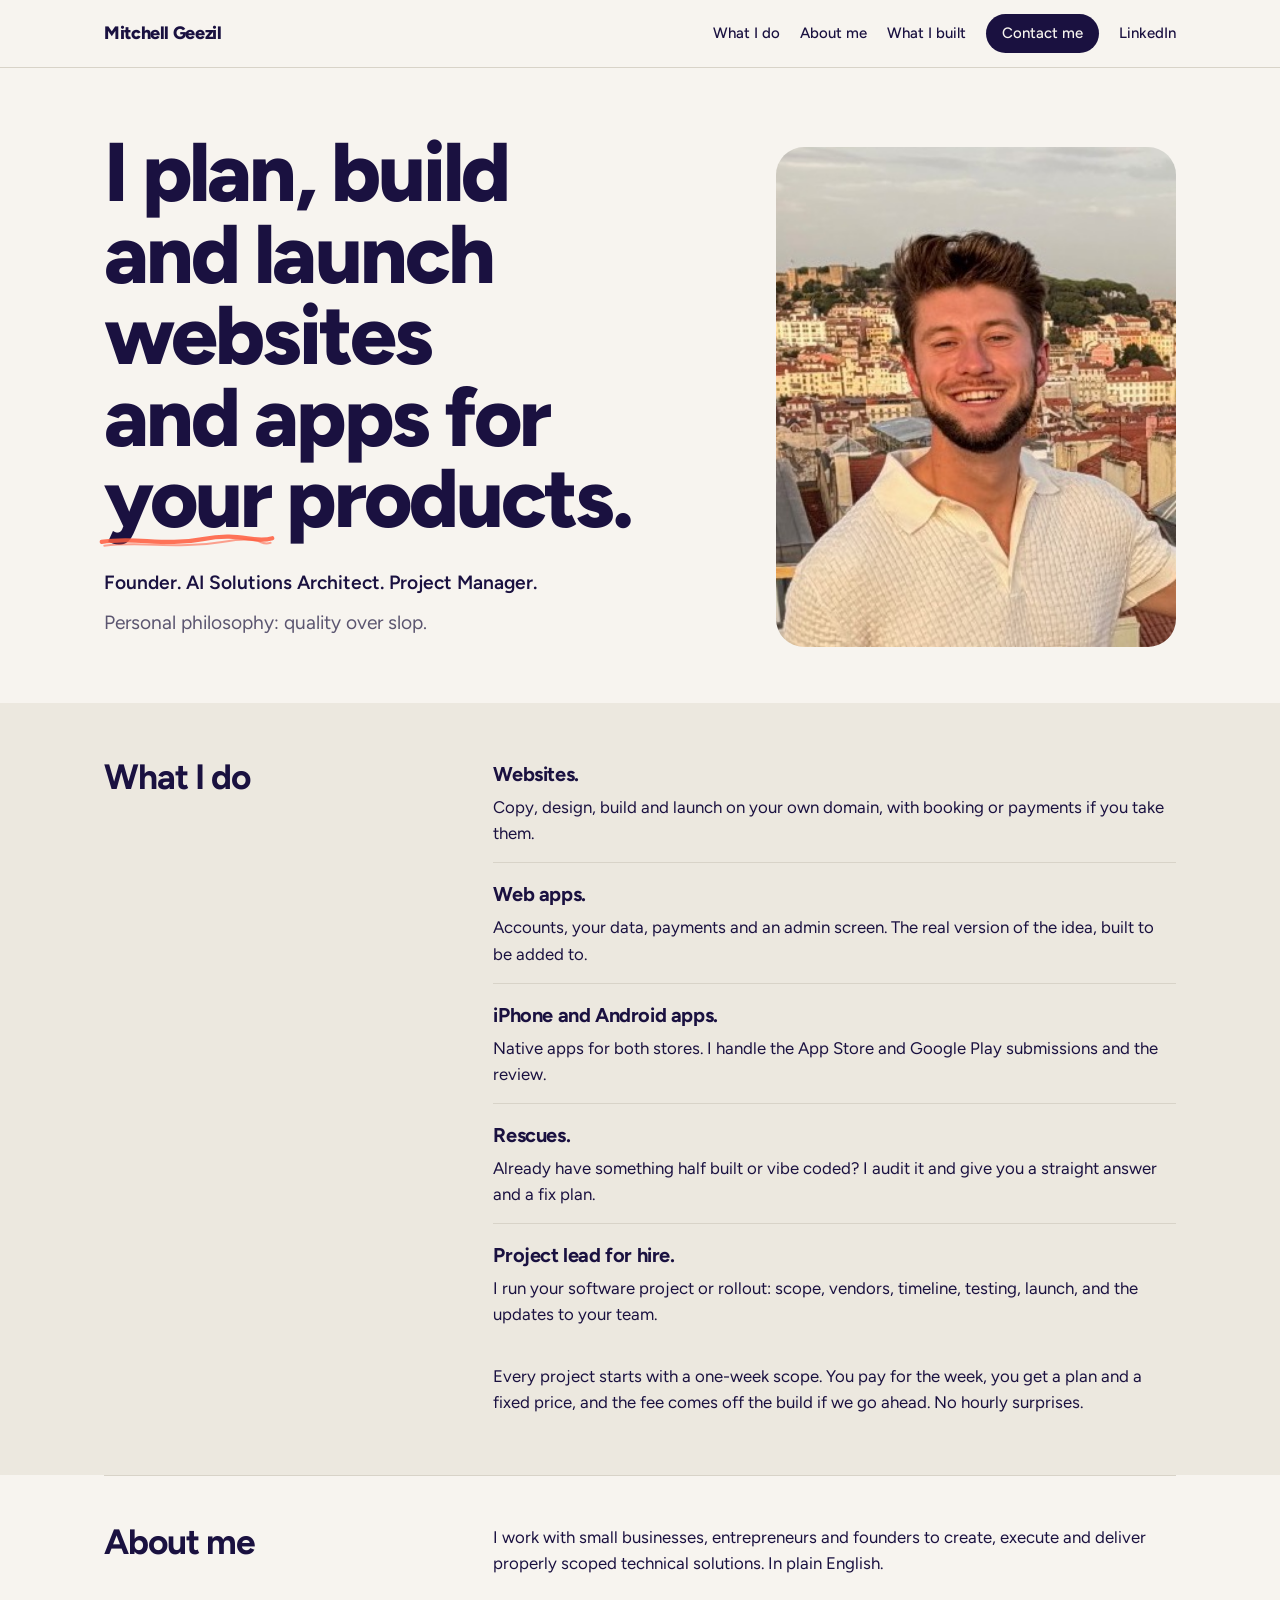
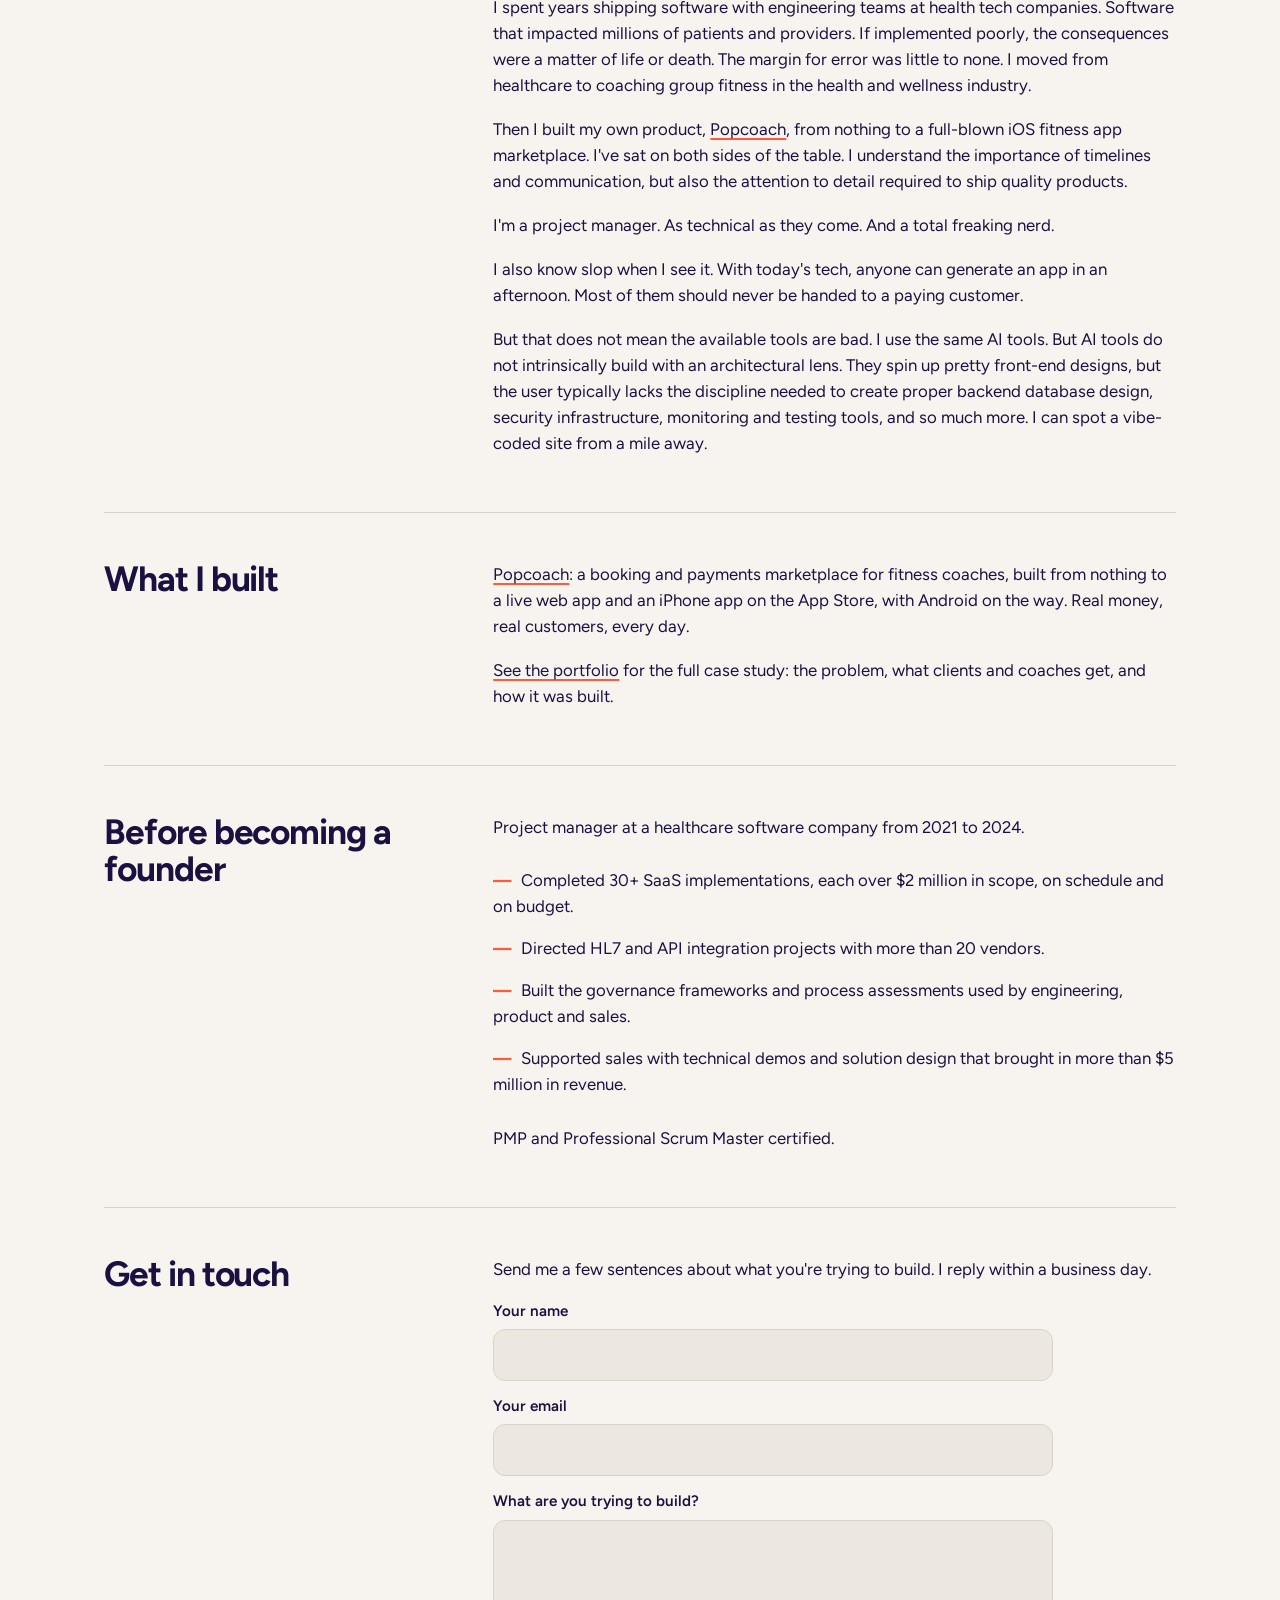
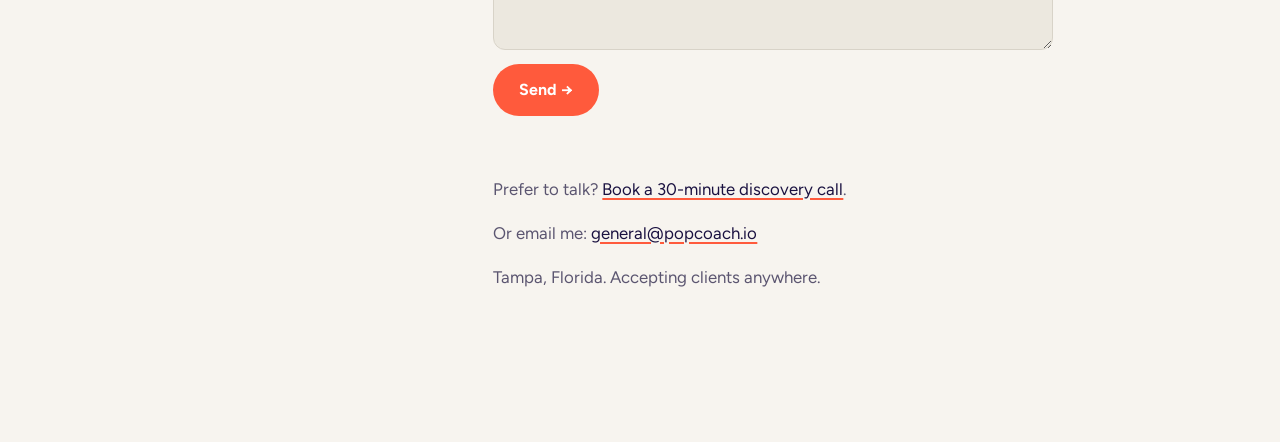
==== commit 671dee6e: "Design 5 live; remove preview pages Co-Authored-By: Claude Fable 5.1 <noreply@anthropic.com>" ====
--- a/index.html
+++ b/index.html
@@ -15,8 +15,8 @@
 <link rel="canonical" href="https://mitchellgeezil.com/">
 <title>Mitchell Geezil</title>
 <link rel="preconnect" href="https://fonts.googleapis.com">
-<link rel="stylesheet" href="https://fonts.googleapis.com/css2?family=Source+Serif+4:ital,opsz,wght@0,8..60,400;0,8..60,600;1,8..60,400&display=swap">
-<link rel="stylesheet" href="/style.css?v=3">
+<link rel="stylesheet" href="https://fonts.googleapis.com/css2?family=Figtree:wght@400;500;600;700;800&display=swap">
+<link rel="stylesheet" href="/style.css?v=4">
 </head>
 <body>
 
@@ -31,10 +31,12 @@
       <p class="lede">Founder. AI Solutions Architect. Project Manager.</p>
       <p class="lede">Personal philosophy: quality over slop.</p>
     </div>
-    <img class="portrait" src="img/mitchell.jpg" alt="Mitchell Geezil" width="400" height="400">
+    <img class="portrait" src="/img/mitchell.jpg" alt="Mitchell Geezil" width="400" height="400">
   </div>
 
-  <h2 id="what-i-do">What I do</h2>
+<section class="sec" id="what-i-do">
+<h2>What I do</h2>
+<div class="sec-body">
   <ul class="offers">
     <li><strong>Websites.</strong> Copy, design, build and launch on your own domain, with booking or payments if you take them.</li>
     <li><strong>Web apps.</strong> Accounts, your data, payments and an admin screen. The real version of the idea, built to be added to.</li>
@@ -43,8 +45,11 @@
     <li><strong>Project lead for hire.</strong> I run your software project or rollout: scope, vendors, timeline, testing, launch, and the updates to your team.</li>
   </ul>
   <p>Every project starts with a one-week scope. You pay for the week, you get a plan and a fixed price, and the fee comes off the build if we go ahead. No hourly surprises.</p>
-
-  <h2 id="about">About me</h2>
+</div>
+</section>
+<section class="sec" id="about">
+<h2>About me</h2>
+<div class="sec-body">
   <p>I work with small businesses, entrepreneurs and founders to create, execute and deliver properly scoped technical solutions. In plain English.</p>
 
   <p>I spent years shipping software with engineering teams at health tech companies. Software that impacted millions of patients and providers. If implemented poorly, the consequences were a matter of life or death. The margin for error was little to none. I moved from healthcare to coaching group fitness in the health and wellness industry.</p>
@@ -57,12 +62,18 @@
 
   <p>But that does not mean the available tools are bad. I use the same AI tools. But AI tools do not intrinsically build with an architectural lens. They spin up pretty front-end designs, but the user typically lacks the discipline needed to create proper backend database design, security infrastructure, monitoring and testing tools, and so much more. I can spot a vibe-coded site from a mile away.</p>
 
-
-  <h2 id="built">What I built</h2>
+</div>
+</section>
+<section class="sec" id="built">
+<h2>What I built</h2>
+<div class="sec-body">
   <p><a href="/work/#popcoach">Popcoach</a>: a booking and payments marketplace for fitness coaches, built from nothing to a live web app and an iPhone app on the App Store, with Android on the way. Real money, real customers, every day.</p>
   <p><a href="/work/">See the portfolio</a> for the full case study: the problem, what clients and coaches get, and how it was built.</p>
-
-  <h2 id="before">Before becoming a founder</h2>
+</div>
+</section>
+<section class="sec" id="before">
+<h2>Before becoming a founder</h2>
+<div class="sec-body">
   <p>Project manager at a healthcare software company from 2021 to 2024.</p>
   <ul class="offers">
     <li>Completed 30+ SaaS implementations, each over $2 million in scope, on schedule and on budget.</li>
@@ -71,8 +82,11 @@
     <li>Supported sales with technical demos and solution design that brought in more than $5 million in revenue.</li>
   </ul>
   <p>PMP and Professional Scrum Master certified.</p>
-
-  <h2 id="contact">Get in touch</h2>
+</div>
+</section>
+<section class="sec" id="contact">
+<h2>Get in touch</h2>
+<div class="sec-body">
   <p>Send me a few sentences about what you're trying to build. I reply within a business day.</p>
   <form class="form" id="contact-form">
     <label>Your name<input id="c-name" name="name" type="text" autocomplete="name" required></label>
@@ -85,6 +99,8 @@
   <p class="quiet" style="margin-top:20px">Prefer to talk? <a href="https://calendly.com/general-popcoach/30min" target="_blank" rel="noopener">Book a 30-minute discovery call</a>.</p>
   <p class="quiet">Or email me: <a href="mailto:general@popcoach.io">general@popcoach.io</a></p>
   <p class="quiet">Tampa, Florida. Accepting clients anywhere.</p>
+</div>
+</section>
 </div>
 
 <script>
--- a/style.css
+++ b/style.css
@@ -1,57 +1,70 @@
-/* Layout: one reading column, 640px, set like a letter. One typeface, no labels, no boxes. */
-:root{ --bg:#F6F2E9; --fg:#1F1B17; --fg-2:#625A50; --rule:#DCD4C4; --grain:.16; --blend:multiply; --type:"Source Serif 4",Georgia,"Times New Roman",serif }
-@media (prefers-color-scheme: dark){ :root:not([data-theme="light"]){ --bg:#1C1916; --fg:#EAE3D6; --fg-2:#A89F90; --rule:#36302A; --grain:.05; --blend:screen; color-scheme:dark } }
-:root[data-theme="dark"]{ --bg:#1C1916; --fg:#EAE3D6; --fg-2:#A89F90; --rule:#36302A; --grain:.05; --blend:screen; color-scheme:dark }
-@media (prefers-reduced-motion: no-preference){ html{scroll-behavior:smooth} }
+/* shared mechanics every redesign needs: reset, pencil underline, form, honeypot */
 *{box-sizing:border-box}
-body{margin:0;background:var(--bg);color:var(--fg);font-family:var(--type);font-size:19px;line-height:1.6;-webkit-font-smoothing:antialiased}
-body::after{content:"";position:fixed;inset:0;pointer-events:none;z-index:6;background-image:url("data:image/svg+xml,%3Csvg xmlns='http://www.w3.org/2000/svg' width='320' height='320'%3E%3Cfilter id='n'%3E%3CfeTurbulence type='fractalNoise' baseFrequency='0.85' numOctaves='3' stitchTiles='stitch'/%3E%3CfeColorMatrix type='saturate' values='0'/%3E%3C/filter%3E%3Crect width='100%25' height='100%25' filter='url(%23n)'/%3E%3C/svg%3E");background-size:320px 320px;opacity:var(--grain);mix-blend-mode:var(--blend)}
-.page{position:relative;z-index:1}
-.page{max-width:640px;margin:0 auto;padding-block:0 80px;padding-left:max(16px,env(safe-area-inset-left,0px));padding-right:max(16px,env(safe-area-inset-right,0px))}
-.bar{position:sticky;top:env(safe-area-inset-top,0px);z-index:3;background:var(--bg);border-bottom:1px solid var(--rule);margin:0 0 56px}
-.name{font-size:17px;margin:0 auto;max-width:640px;padding:14px max(16px,env(safe-area-inset-right,0px)) 12px max(16px,env(safe-area-inset-left,0px));display:flex;justify-content:space-between;align-items:center;gap:12px 16px;flex-wrap:wrap}
-h2{scroll-margin-top:72px}
-.name a{color:var(--fg-2);text-decoration:none}
-.name a.me{color:var(--fg)}
-.name .links{display:flex;gap:16px;flex-wrap:wrap;font-size:15px}
-.name a:hover{color:var(--fg)}
-h1{font-size:clamp(2.4rem,7vw,3.4rem);font-weight:600;line-height:1.08;margin:0 0 28px;letter-spacing:-0.015em;text-wrap:balance}
-h2{font-size:1.1rem;font-weight:600;margin:64px 0 12px}
-.hero{display:grid;grid-template-columns:minmax(0,1fr) 176px;gap:28px;align-items:start}
-.hero-text{min-width:0}
-.portrait{width:176px;height:176px;max-width:100%;object-fit:cover;border-radius:8px;margin-top:10px;justify-self:end}
-@media (max-width:560px){ .hero{grid-template-columns:1fr} .portrait{order:-1;width:120px;height:120px;justify-self:start;margin:0 0 8px} }
+body{margin:0}
+img{max-width:100%}
+.hp{position:absolute;left:-9999px;width:1px;height:1px;overflow:hidden}
 .pencil{position:relative;white-space:nowrap}
 .pencil::after{content:"";position:absolute;left:-3%;right:-3%;bottom:-0.04em;height:0.26em;background:currentColor;-webkit-mask:url("data:image/svg+xml,%3Csvg xmlns='http://www.w3.org/2000/svg' viewBox='0 0 200 24' preserveAspectRatio='none'%3E%3Cpath d='M3 13 C 40 7, 75 18, 118 10 S 175 15, 197 9' fill='none' stroke='%23000' stroke-width='4.5' stroke-linecap='round' opacity='0.85'/%3E%3Cpath d='M6 17 C 50 12, 90 21, 140 13 S 180 18, 195 14' fill='none' stroke='%23000' stroke-width='2.2' stroke-linecap='round' opacity='0.55'/%3E%3C/svg%3E") no-repeat center/100% 100%;mask:url("data:image/svg+xml,%3Csvg xmlns='http://www.w3.org/2000/svg' viewBox='0 0 200 24' preserveAspectRatio='none'%3E%3Cpath d='M3 13 C 40 7, 75 18, 118 10 S 175 15, 197 9' fill='none' stroke='%23000' stroke-width='4.5' stroke-linecap='round' opacity='0.85'/%3E%3Cpath d='M6 17 C 50 12, 90 21, 140 13 S 180 18, 195 14' fill='none' stroke='%23000' stroke-width='2.2' stroke-linecap='round' opacity='0.55'/%3E%3C/svg%3E") no-repeat center/100% 100%;pointer-events:none}
-.lede{font-size:1.2rem;color:var(--fg-2);margin:0 0 20px}
-.lede+.lede{margin-bottom:40px}
-p{margin:0 0 20px}
-a{color:inherit;text-decoration:underline;text-underline-offset:3px;text-decoration-thickness:1px}
-a:hover{text-decoration-thickness:2px}
-a:focus-visible{outline:2px solid var(--fg);outline-offset:3px}
-.shots{display:grid;grid-template-columns:repeat(3,minmax(0,1fr));gap:14px;margin:8px 0 24px}
-.shots img{display:block;width:100%;max-width:100%;height:auto;border-radius:10px}
-@media (max-width:480px){ .shots{grid-template-columns:repeat(3,minmax(0,1fr));gap:8px} .shots img{border-radius:6px} }
-.offers{margin:0 0 20px;padding-left:1.1em;display:grid;gap:10px}
-.offers li{padding-left:4px}
-.offers strong{font-weight:600}
-.form{display:grid;gap:12px;max-width:520px}
-.form label{display:grid;gap:6px;font-size:.95rem;color:var(--fg-2)}
-.form input,.form textarea{font:inherit;font-size:1rem;color:var(--fg);background:transparent;border:1px solid var(--rule);border-radius:4px;padding:10px 12px;width:100%;box-sizing:border-box}
-.form input:focus,.form textarea:focus{outline:2px solid var(--fg);outline-offset:1px;border-color:var(--fg)}
-.form textarea{min-height:120px;resize:vertical}
-.btn{font:inherit;font-size:1rem;font-weight:600;color:var(--bg);background:var(--fg);border:0;border-radius:4px;padding:11px 18px;cursor:pointer;justify-self:start}
-.btn:hover{opacity:.9}
-.btn:focus-visible{outline:2px solid var(--fg);outline-offset:3px}
-.note{font-size:.95rem;color:var(--fg-2);margin:8px 0 0;min-height:1.4em}
-.hp{position:absolute;left:-9999px;width:1px;height:1px;overflow:hidden}
+@media (prefers-reduced-motion: no-preference){ html{scroll-behavior:smooth} }
+h2{scroll-margin-top:84px}
+.form{display:grid;gap:14px;max-width:560px}
+.form label{display:grid;gap:6px}
+.form input,.form textarea{font:inherit;width:100%}
+.form textarea{min-height:130px;resize:vertical}
+.note{min-height:1.4em}
+a:focus-visible,button:focus-visible,input:focus-visible,textarea:focus-visible{outline:2px solid currentColor;outline-offset:3px}
+
+/* STUDIO + PMI: Studio's bold type and two-column sections, on PMI's warm paper and indigo ink, with pill buttons, rounded photo and a sand band behind the offerings. */
+:root{--bg:#F7F4EF;--band:#ECE8DF;--fg:#1A1140;--fg-2:#5B5570;--rule:#D8D3C8;--accent:#FF5A3C;--type:"Figtree",ui-sans-serif,system-ui,sans-serif}
+@media (prefers-color-scheme: dark){:root:not([data-theme="light"]){--bg:#141020;--band:#1C1730;--fg:#F3EFE8;--fg-2:#B1ABC2;--rule:#2F2944;color-scheme:dark}}
+:root[data-theme="dark"]{--bg:#141020;--band:#1C1730;--fg:#F3EFE8;--fg-2:#B1ABC2;--rule:#2F2944;color-scheme:dark}
+body{background:var(--bg);color:var(--fg);font-family:var(--type);font-size:18px;line-height:1.55;-webkit-font-smoothing:antialiased;overflow-x:hidden}
+a{color:var(--fg);text-decoration:underline;text-decoration-color:var(--accent);text-decoration-thickness:2px;text-underline-offset:3px}
+a:hover{color:var(--accent)}
+p{margin:0 0 18px}
+.bar{position:sticky;top:env(safe-area-inset-top,0px);z-index:5;background:var(--bg);border-bottom:1px solid var(--rule)}
+.name{max-width:1120px;margin:0 auto;padding:14px max(24px,env(safe-area-inset-right,0px)) 14px max(24px,env(safe-area-inset-left,0px));display:flex;justify-content:space-between;align-items:center;gap:10px 24px;flex-wrap:wrap;font-size:15px}
+.name a{text-decoration:none;font-weight:500}
+.name a.me{font-weight:800;font-size:18px;letter-spacing:-0.02em}
+.name .links{display:flex;gap:20px;flex-wrap:wrap;align-items:center}
+.name .links a[href$="#contact"]{background:var(--fg);color:var(--bg);border-radius:999px;padding:8px 16px}
+.name .links a[href$="#contact"]:hover{background:var(--accent);color:#fff}
+.page{max-width:1120px;margin:0 auto;padding:0 max(24px,env(safe-area-inset-right,0px)) 96px max(24px,env(safe-area-inset-left,0px))}
+.hero{display:grid;grid-template-columns:minmax(0,1.3fr) minmax(0,1fr);gap:48px;align-items:end;padding:64px 0 56px}
+.hero-text{min-width:0}
+h1{font-size:clamp(2.8rem,7vw,5.2rem);font-weight:800;line-height:.98;letter-spacing:-0.035em;margin:0 0 28px;text-wrap:balance}
+.pencil::after{background:var(--accent)}
+.lede{font-size:1.2rem;margin:0 0 10px}
+.lede:first-of-type{font-weight:600}
+.lede+.lede{color:var(--fg-2)}
+.portrait{width:100%;max-width:400px;aspect-ratio:4/5;height:auto;object-fit:cover;border-radius:28px;justify-self:end}
+.sec{position:relative;display:grid;grid-template-columns:minmax(0,1fr) minmax(0,2fr);gap:32px 48px;padding:48px 0 56px;border-top:1px solid var(--rule)}
+.sec h2{font-size:clamp(1.6rem,3vw,2.2rem);font-weight:700;letter-spacing:-0.03em;line-height:1.05;margin:0;position:sticky;top:96px;align-self:start}
+.sec-body{min-width:0;font-size:1.05rem}
+.sec-body>p:last-child{margin-bottom:0}
+#what-i-do{border-top:0;padding:56px 0 60px}
+#what-i-do::before{content:"";position:absolute;inset:0 -100vw;background:var(--band);z-index:-1;border-radius:0}
+.offers{list-style:none;margin:0 0 20px;padding:0}
+.offers li{padding:16px 0;border-top:1px solid var(--rule);font-size:1.05rem}
+.offers li:first-child{border-top:0;padding-top:0}
+.offers strong{display:block;font-weight:700;font-size:1.25rem;letter-spacing:-0.02em;margin-bottom:4px}
+#before .offers li{padding:8px 0;border-top:0}
+#before .offers li::before{content:"—";color:var(--accent);margin-right:10px;font-weight:800}
+.form label{font-size:.95rem;font-weight:600}
+.form input,.form textarea{border:1px solid var(--rule);background:var(--band);color:var(--fg);padding:13px 16px;border-radius:12px}
+.form input:focus,.form textarea:focus{outline:0;border-color:var(--fg)}
+.btn{font:inherit;font-weight:700;font-size:1rem;background:var(--accent);color:#fff;border:0;padding:14px 26px;border-radius:999px;cursor:pointer;justify-self:start}
+.btn::after{content:" →"}
+.btn:hover{background:var(--fg);color:var(--bg)}
+.note{color:var(--fg-2);font-size:.95rem;margin:4px 0 0}
 .quiet{color:var(--fg-2)}
-.email{font-size:1.25rem}
-
-@media (max-width:600px){
-  .bar{position:static;margin-bottom:36px}
-  .name{padding-top:12px;padding-bottom:12px;gap:8px 0;flex-direction:column;align-items:flex-start}
-  .name a.me{font-size:17px}
-  .name .links{flex-wrap:wrap;gap:6px 16px;font-size:15px;width:100%}
-  h1{font-size:2.3rem}
+.sec-body .quiet{margin-top:18px}
+@media (max-width:760px){
+  .hero{grid-template-columns:1fr;gap:24px;padding:36px 0 36px}
+  .portrait{order:-1;max-width:200px;aspect-ratio:1;border-radius:20px;justify-self:start}
+  h1{font-size:2.7rem}
+  .sec{grid-template-columns:1fr;gap:14px;padding:32px 0 36px}
+  .sec h2{position:static;font-size:1.6rem}
+  .name .links{gap:12px;font-size:14px}
+  .name .links a[href$="#contact"]{padding:6px 12px}
 }
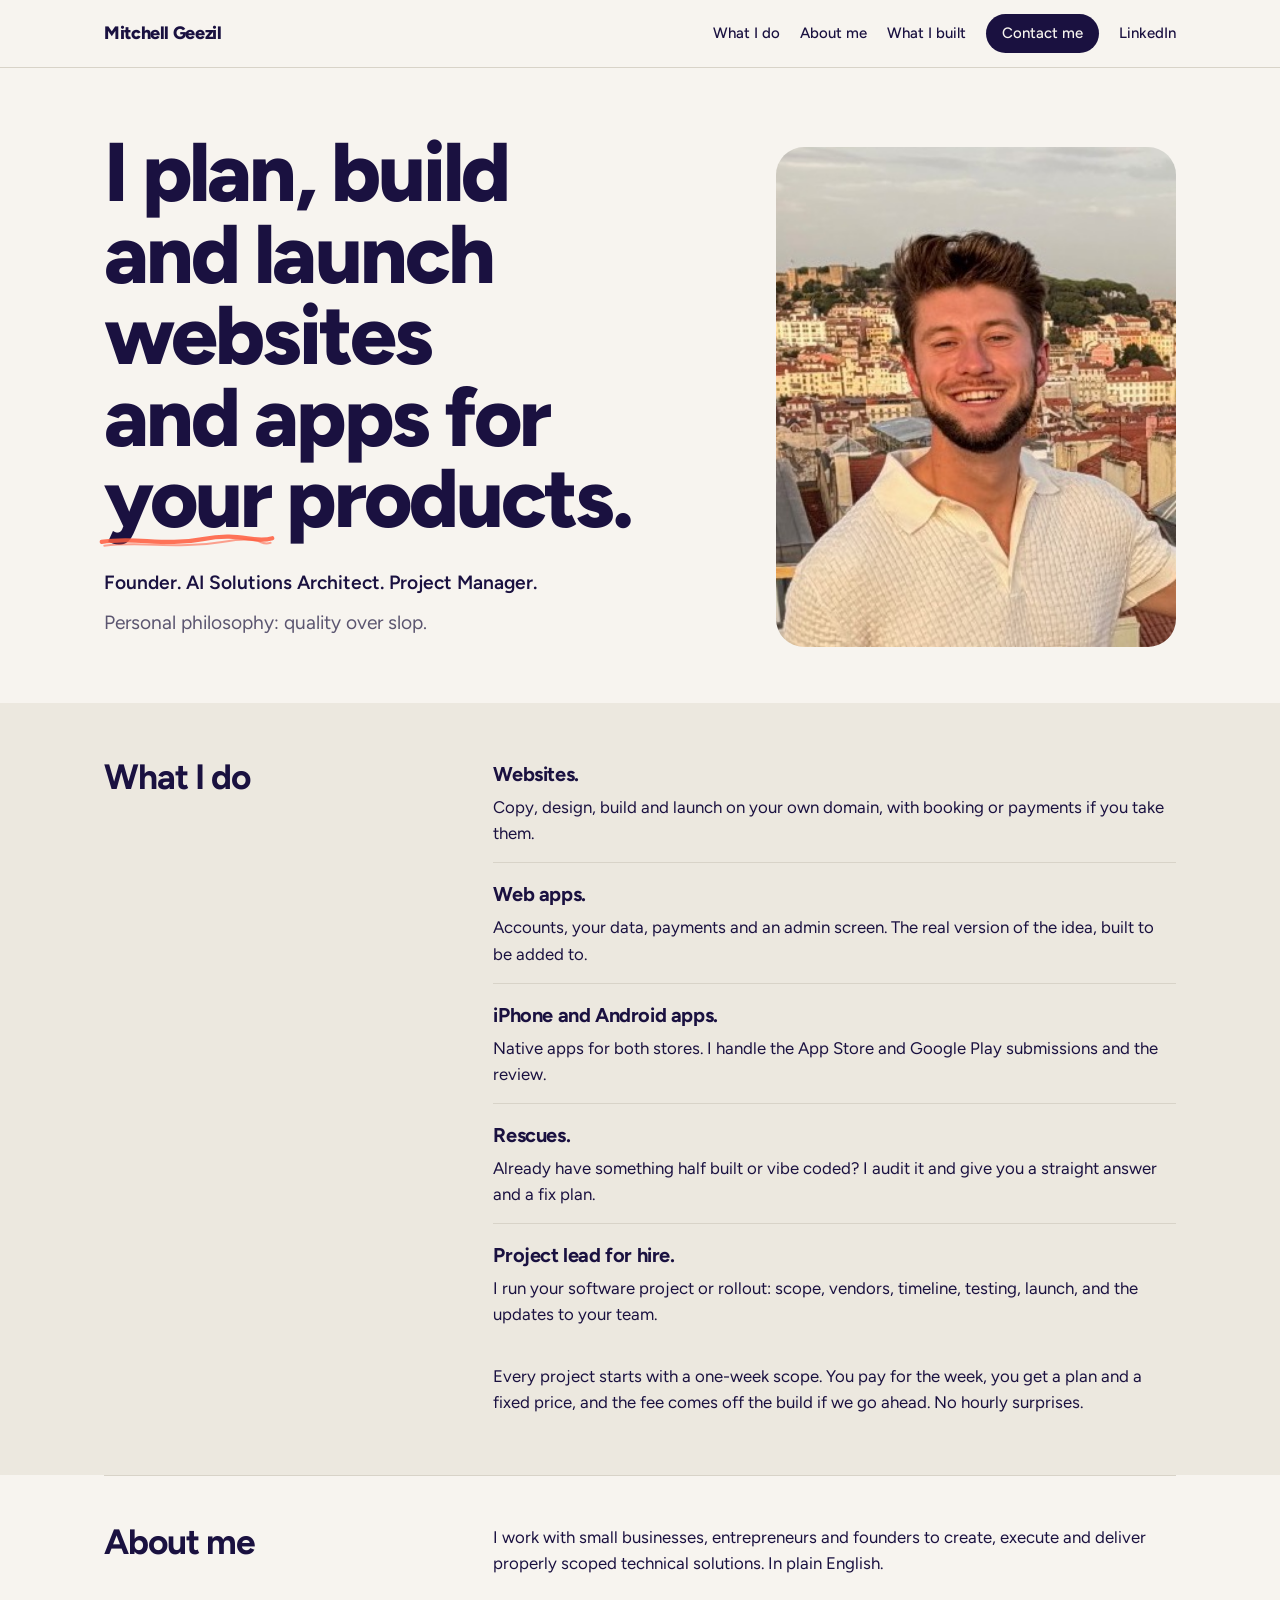
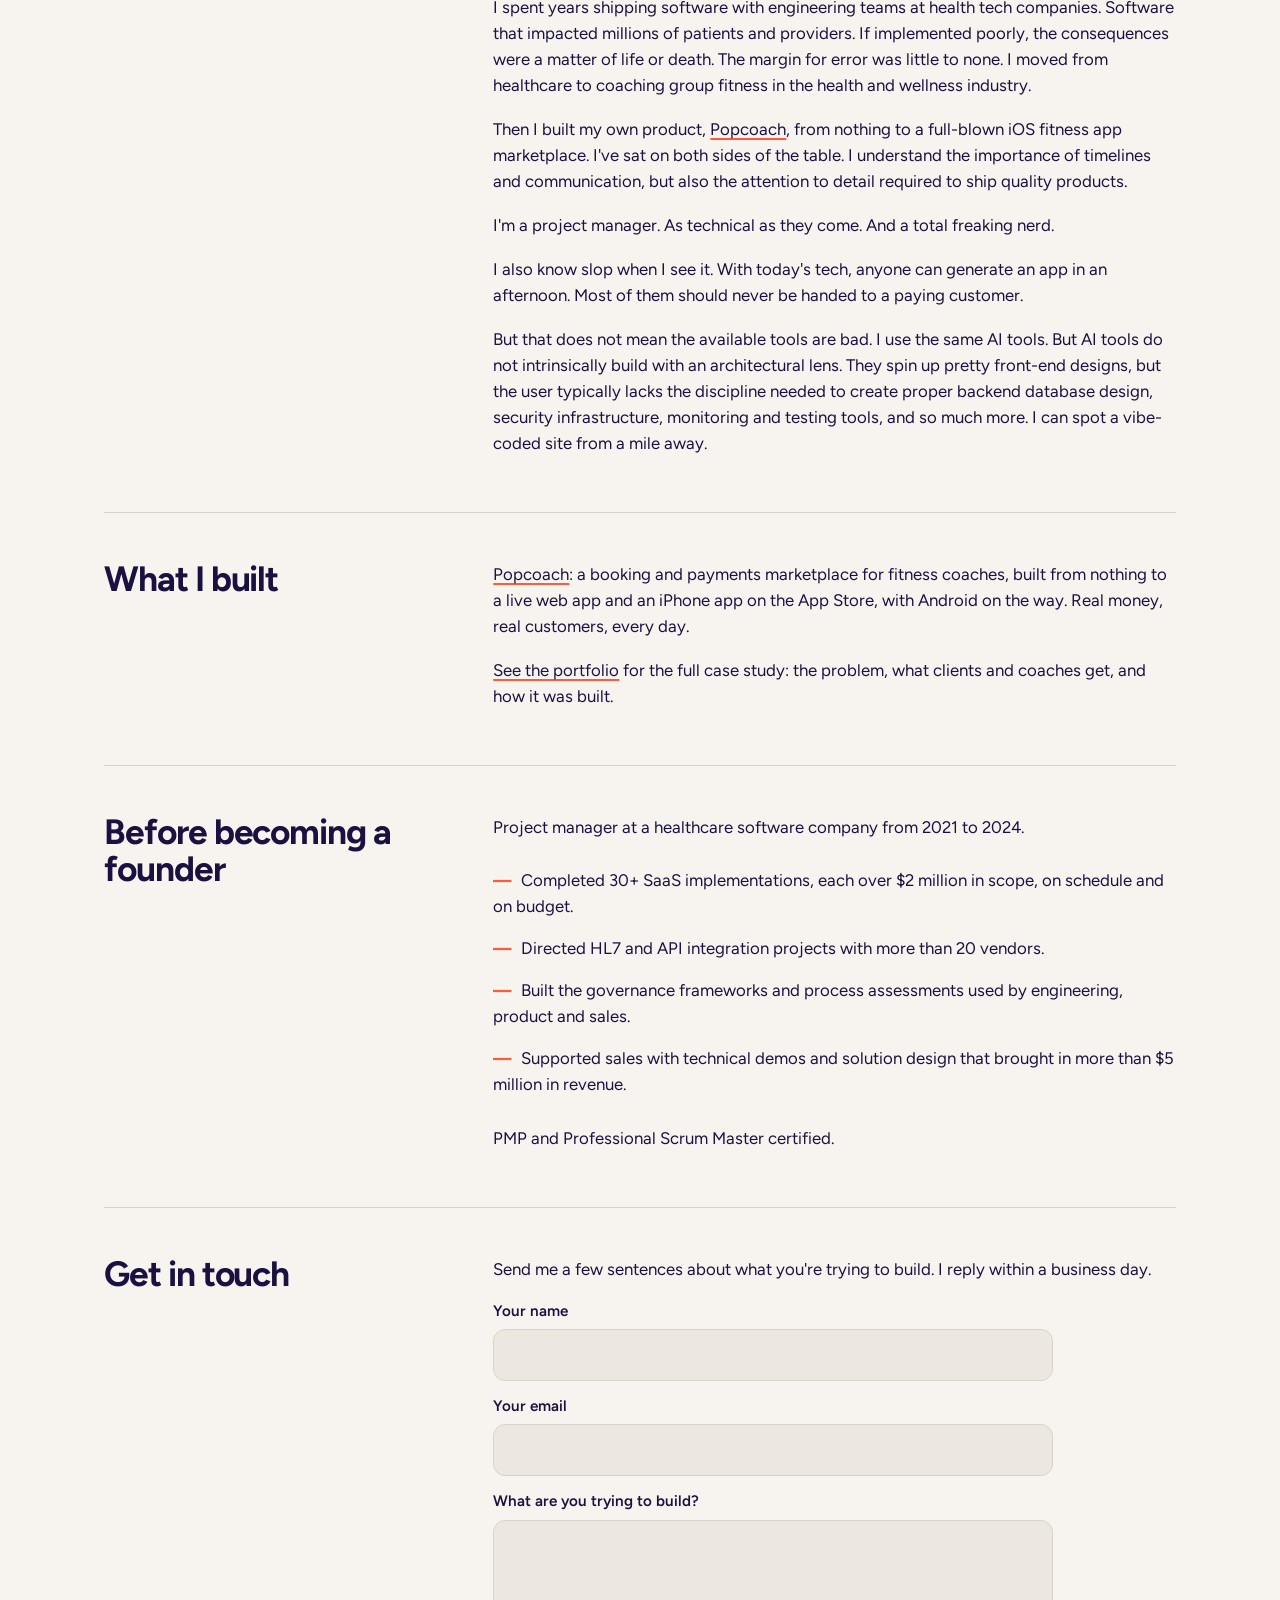
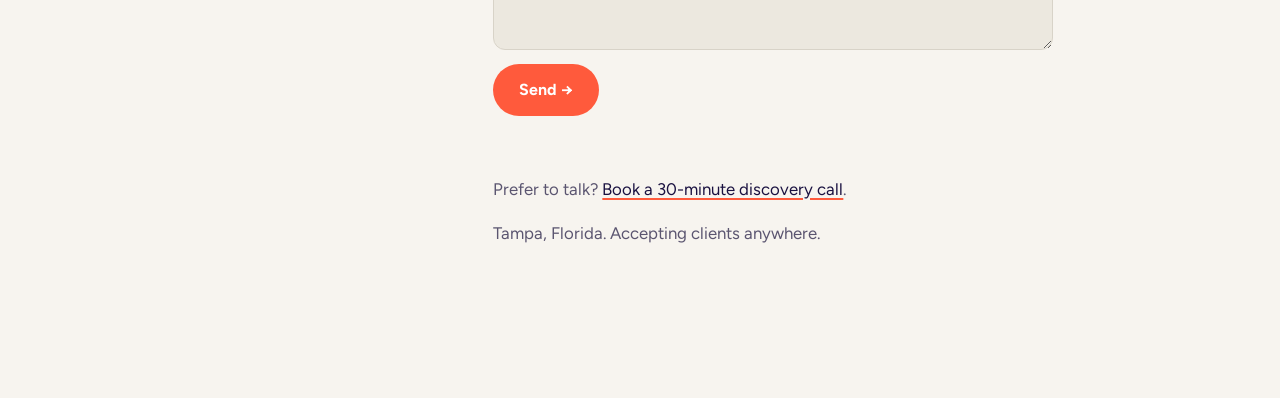
==== commit 9da2f87c: "Remove email line from contact section Co-Authored-By: Claude Opus 5.5 <noreply@anthropic.com>" ====
--- a/index.html
+++ b/index.html
@@ -97,7 +97,6 @@
     <p class="note" id="c-note"></p>
   </form>
   <p class="quiet" style="margin-top:20px">Prefer to talk? <a href="https://calendly.com/general-popcoach/30min" target="_blank" rel="noopener">Book a 30-minute discovery call</a>.</p>
-  <p class="quiet">Or email me: <a href="mailto:general@popcoach.io">general@popcoach.io</a></p>
   <p class="quiet">Tampa, Florida. Accepting clients anywhere.</p>
 </div>
 </section>
